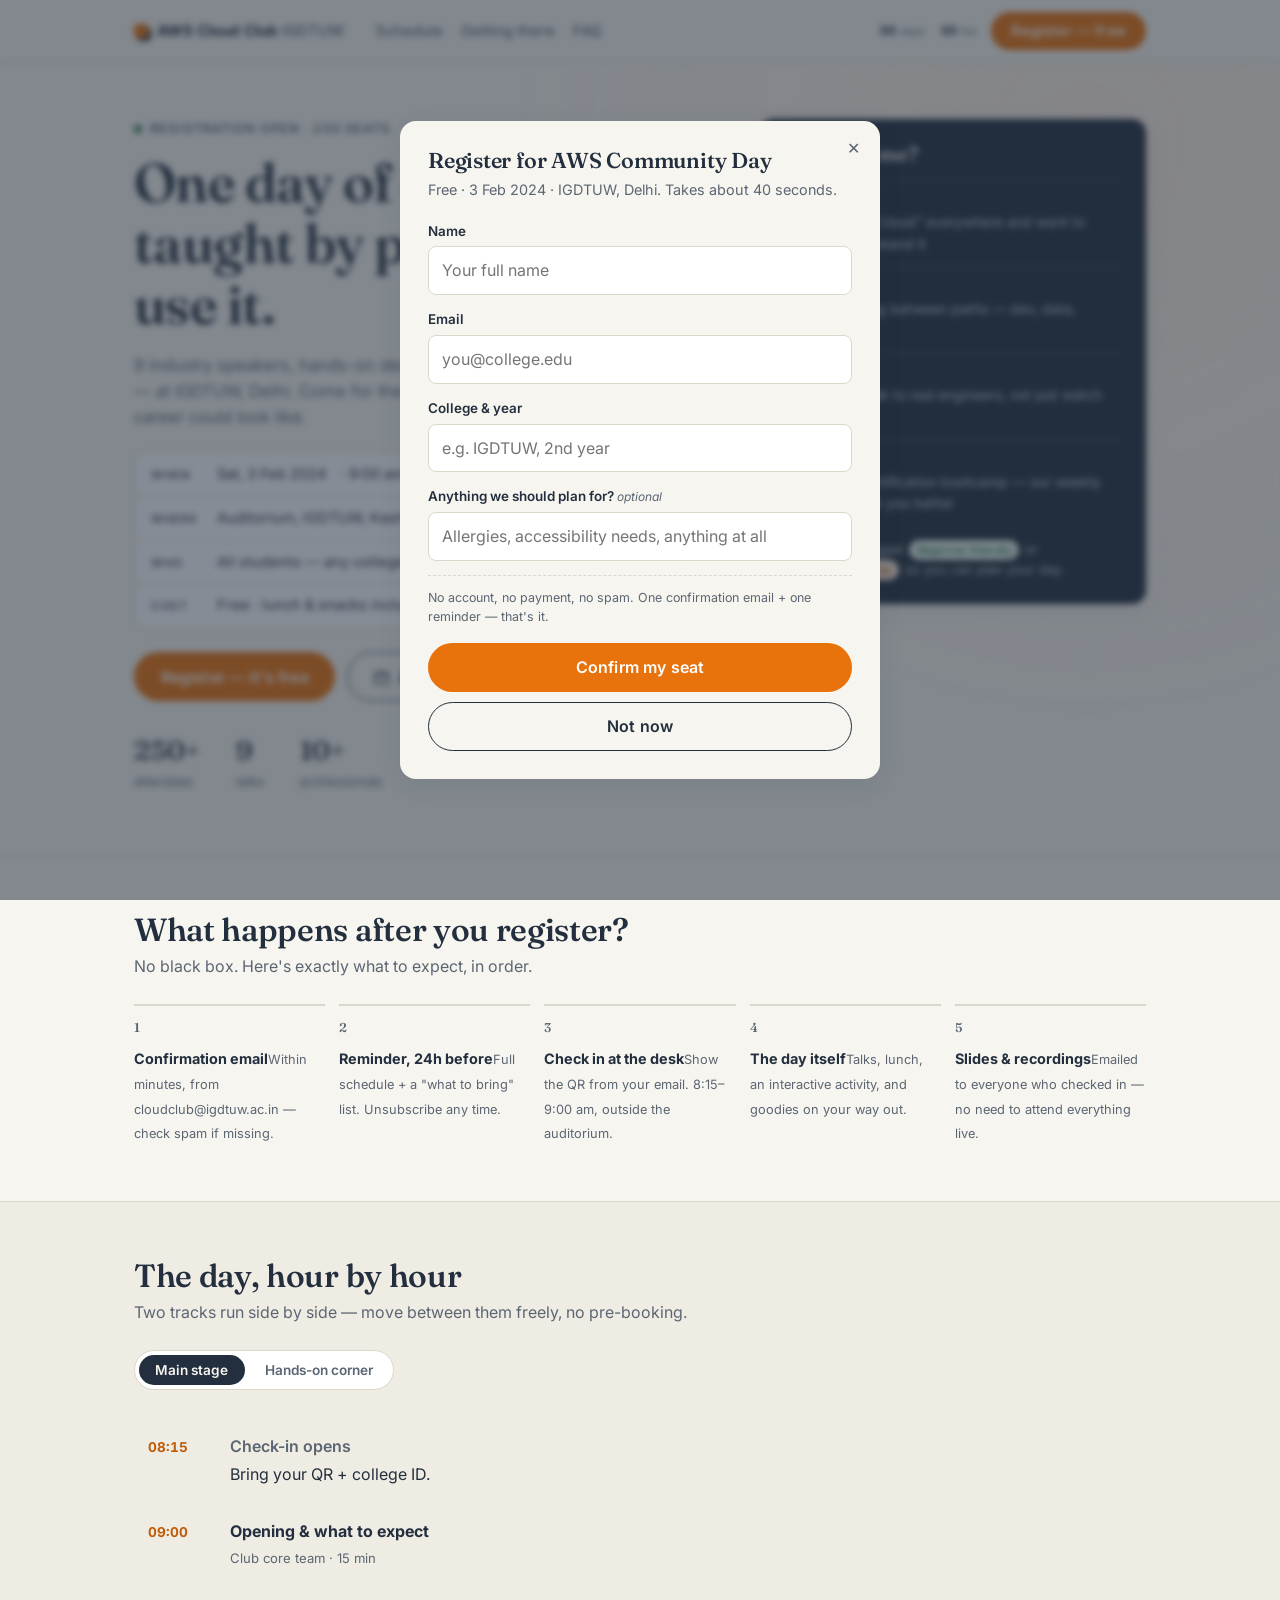
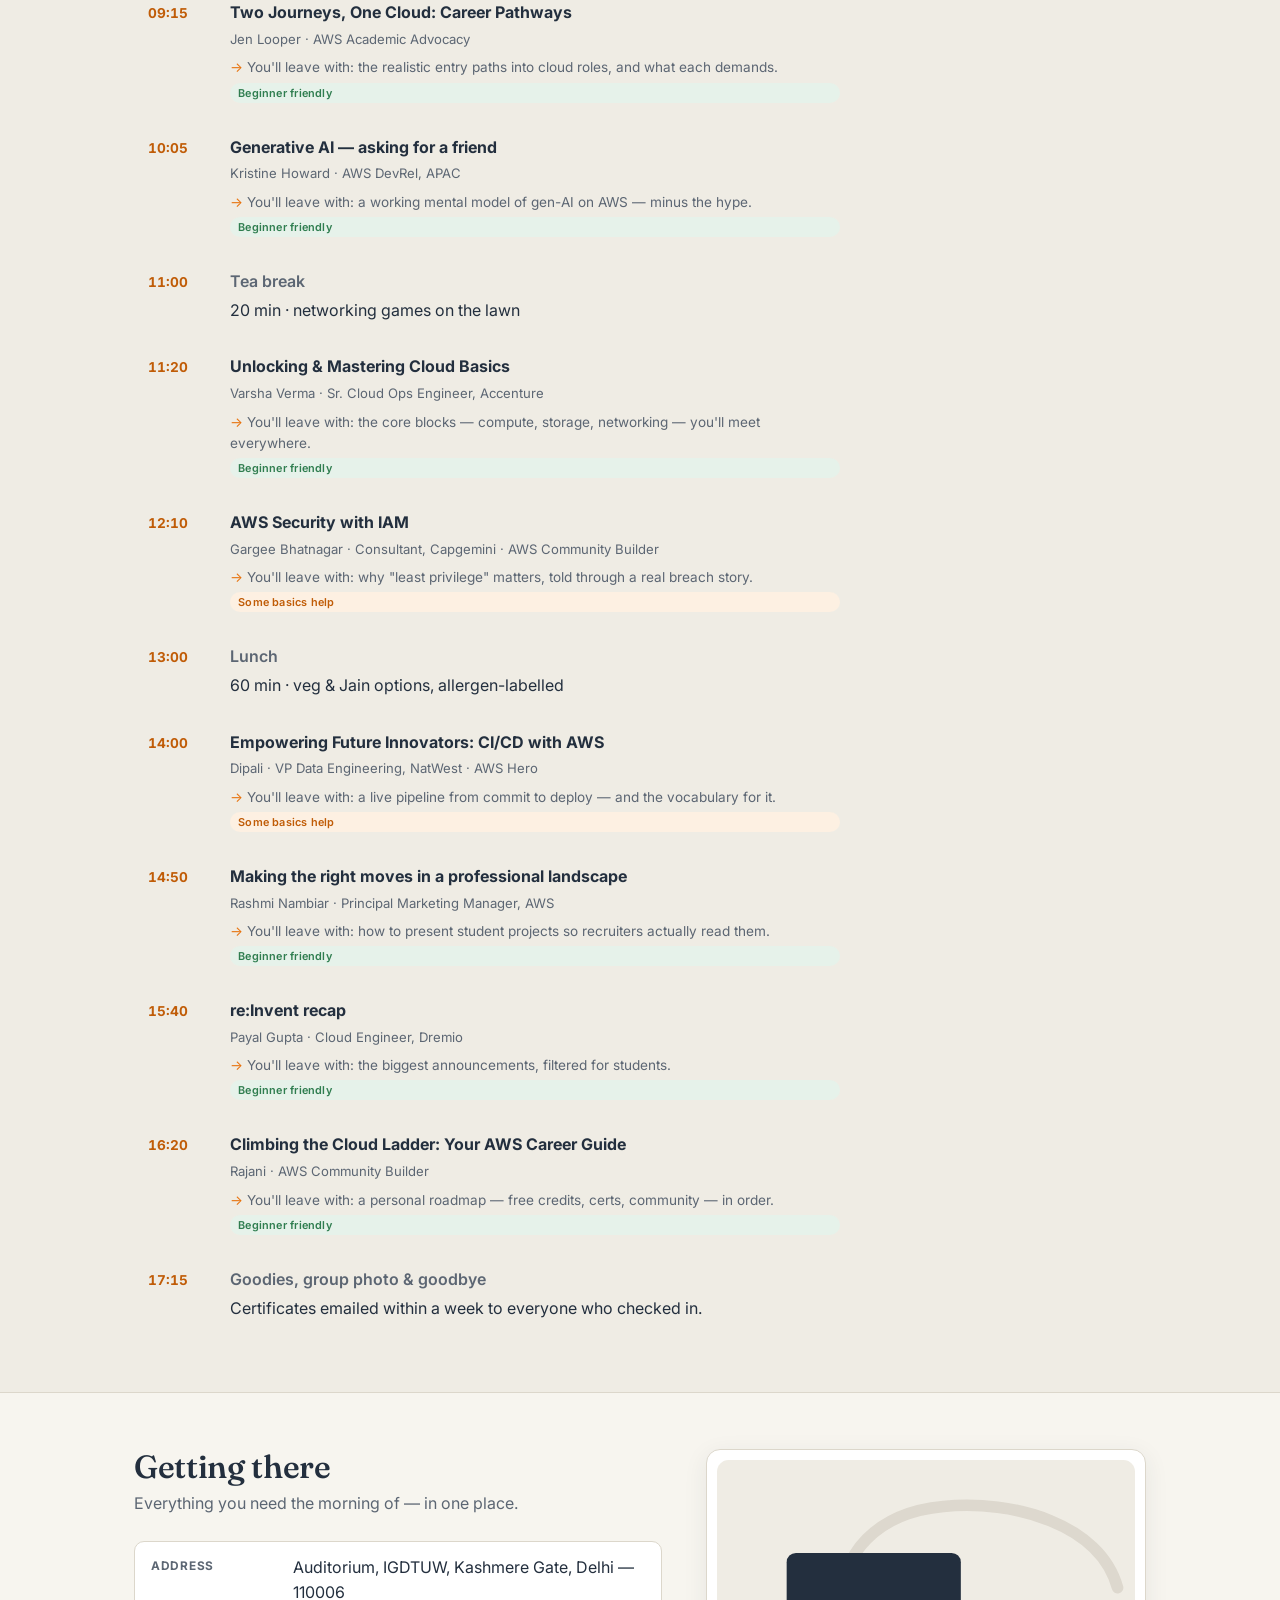
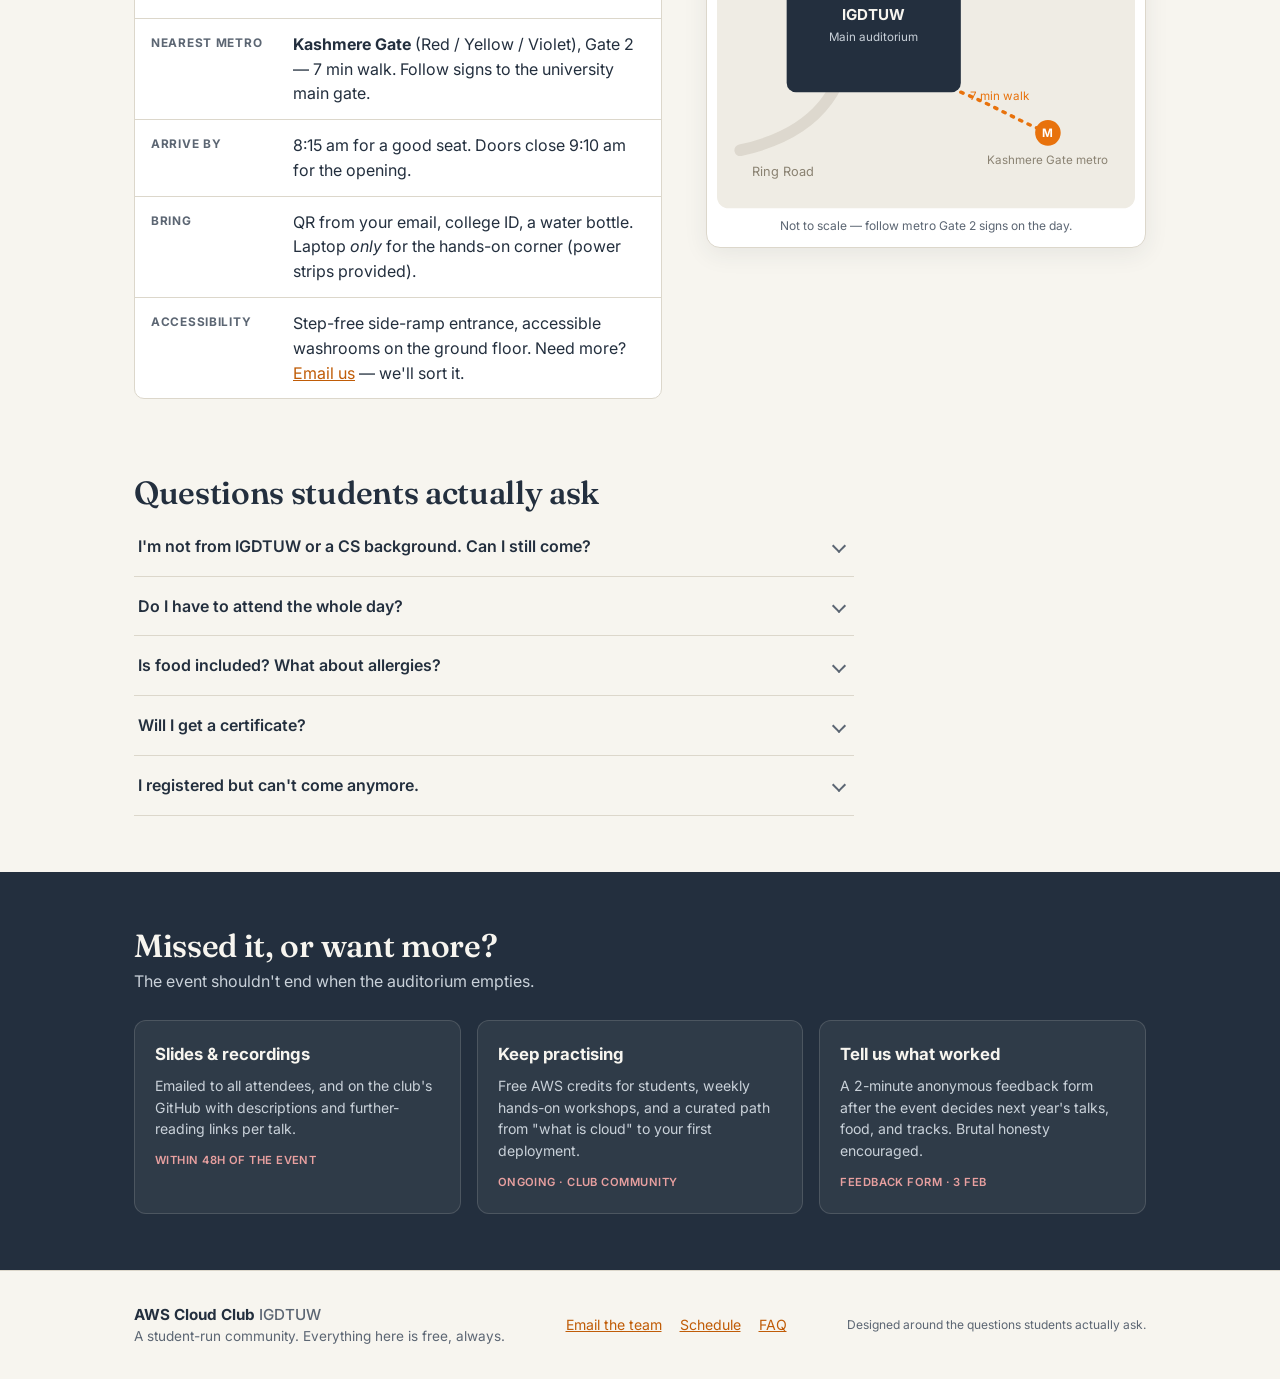
==== index.html @ 3f325d2f "AWS Community Day — student-first redesign: schedule, registration flow, logistics, post-event resou" ====
<!DOCTYPE html>
<html lang="en">
<head>
<meta charset="UTF-8">
<meta name="viewport" content="width=device-width, initial-scale=1.0">
<title>AWS Community Day — IGDTUW · 3 Feb 2024</title>
<meta name="description" content="A full day of cloud talks, hands-on learning and community — designed for students. Free, beginner-friendly, at IGDTUW Delhi.">
<link rel="preconnect" href="https://fonts.googleapis.com">
<link href="https://fonts.googleapis.com/css2?family=Fraunces:opsz,wght@9..144,560&family=Inter:wght@400;500;600;700&display=swap" rel="stylesheet">
<link rel="stylesheet" href="styles.css">
</head>
<body>
<a class="skip-link" href="#main">Skip to content</a>
<header class="nav" id="nav">
  <div class="nav-inner">
    <a class="brand" href="#top"><span class="brand-mark" aria-hidden="true"></span>
      <span class="brand-text">AWS Cloud Club <em>IGDTUW</em></span></a>
    <nav class="nav-links" aria-label="Primary">
      <a href="#schedule">Schedule</a><a href="#getting-there">Getting there</a><a href="#faq">FAQ</a>
    </nav>
    <div class="nav-right">
      <div class="countdown" id="countdown" aria-live="polite">
        <span class="cd-num" id="cd-d">21</span><span class="cd-lbl">days</span>
        <span class="cd-sep">·</span><span class="cd-num" id="cd-h">09</span><span class="cd-lbl">hrs</span>
      </div>
      <button class="btn btn-primary" data-open-register>Register — free</button>
    </div>
    <button class="nav-toggle" id="navToggle" aria-expanded="false" aria-controls="mobileNav" aria-label="Menu"><span></span><span></span></button>
  </div>
  <div class="mobile-nav" id="mobileNav" hidden>
    <a href="#schedule">Schedule</a><a href="#getting-there">Getting there</a><a href="#faq">FAQ</a>
    <button class="btn btn-primary btn-block" data-open-register>Register — free</button>
  </div>
</header>
<main id="main">
<section class="hero" id="top">
  <div class="wrap hero-grid">
    <div class="hero-copy">
      <p class="eyebrow"><span class="pulse-dot" aria-hidden="true"></span> Registration open · 250 seats</p>
      <h1>One day of cloud, taught by people who use it.</h1>
      <p class="hero-sub">9 industry speakers, hands-on demos and a hall full of curious students — at IGDTUW, Delhi. Come for the talks; leave knowing what <em>your</em> cloud career could look like.</p>
      <ul class="hero-facts" role="list">
        <li><span class="fact-k">When</span><time datetime="2024-02-03">Sat, 3 Feb 2024</time> · 9:00 am – 5:30 pm</li>
        <li><span class="fact-k">Where</span>Auditorium, IGDTUW, Kashmere Gate, Delhi</li>
        <li><span class="fact-k">Who</span>All students — any college, any year, any stream</li>
        <li><span class="fact-k">Cost</span>Free · lunch &amp; snacks included</li>
      </ul>
      <div class="hero-cta">
        <button class="btn btn-primary btn-lg" data-open-register>Register — it's free</button>
        <button class="btn btn-ghost btn-lg" id="calBtn">
          <svg width="15" height="15" viewBox="0 0 16 16" fill="none" aria-hidden="true"><rect x="1.5" y="2.5" width="13" height="12" rx="2" stroke="currentColor" stroke-width="1.5"/><path d="M1.5 6h13M5 1.5v2.5M11 1.5v2.5" stroke="currentColor" stroke-width="1.5"/></svg>
          Add to calendar</button>
      </div>
      <p class="hero-note" id="calNote" hidden>Added — check your downloads for the .ics file</p>
      <dl class="hero-stats">
        <div><dt>250+</dt><dd>attendees</dd></div><div><dt>9</dt><dd>talks</dd></div><div><dt>10+</dt><dd>professionals</dd></div>
      </dl>
    </div>
    <aside class="hero-card" aria-label="Who should attend">
      <h2>Is this for me?</h2>
      <ul class="fit-list" role="list">
        <li class="fit yes"><b>Fits you</b><span>You've heard "cloud" everywhere and want to actually understand it</span></li>
        <li class="fit yes"><b>Fits you</b><span>You're deciding between paths — dev, data, security, ops</span></li>
        <li class="fit yes"><b>Fits you</b><span>You want to talk to real engineers, not just watch YouTube</span></li>
        <li class="fit no"><b>Not this one</b><span>You want a certification bootcamp — our weekly workshops suit you better</span></li>
      </ul>
      <p class="fit-foot">Every talk is tagged <span class="chip chip-beg">Beginner friendly</span> or <span class="chip chip-mid">Some basics help</span> so you can plan your day.</p>
    </aside>
  </div>
</section>
<section class="next-steps wrap" aria-labelledby="next-h">
  <h2 id="next-h">What happens after you register?</h2>
  <p class="section-sub">No black box. Here's exactly what to expect, in order.</p>
  <ol class="steps" role="list">
    <li class="step"><span class="step-n">1</span><div><b>Confirmation email</b><span>Within minutes, from cloudclub@igdtuw.ac.in — check spam if missing.</span></div></li>
    <li class="step"><span class="step-n">2</span><div><b>Reminder, 24h before</b><span>Full schedule + a "what to bring" list. Unsubscribe any time.</span></div></li>
    <li class="step"><span class="step-n">3</span><div><b>Check in at the desk</b><span>Show the QR from your email. 8:15–9:00 am, outside the auditorium.</span></div></li>
    <li class="step"><span class="step-n">4</span><div><b>The day itself</b><span>Talks, lunch, an interactive activity, and goodies on your way out.</span></div></li>
    <li class="step"><span class="step-n">5</span><div><b>Slides &amp; recordings</b><span>Emailed to everyone who checked in — no need to attend everything live.</span></div></li>
  </ol>
</section>
<section class="schedule" id="schedule">
  <div class="wrap">
    <h2>The day, hour by hour</h2>
    <p class="section-sub">Two tracks run side by side — move between them freely, no pre-booking.</p>
    <div class="track-toggle" role="tablist" aria-label="Choose track">
      <button class="track-btn is-active" role="tab" aria-selected="true" data-track="main">Main stage</button>
      <button class="track-btn" role="tab" aria-selected="false" data-track="hands">Hands-on corner</button>
    </div>
    <ol class="timeline" role="list" data-track-panel="main">
      <li class="t-item t-break"><span class="t-time">08:15</span><div class="t-body"><b>Check-in opens</b><span>Bring your QR + college ID.</span></div></li>
      <li class="t-item"><span class="t-time">09:00</span><div class="t-body"><b>Opening &amp; what to expect</b><span class="t-meta">Club core team · 15 min</span></div></li>
      <li class="t-item"><span class="t-time">09:15</span><div class="t-body"><b>Two Journeys, One Cloud: Career Pathways</b><span class="t-meta">Jen Looper · AWS Academic Advocacy</span><p class="t-take">You'll leave with: the realistic entry paths into cloud roles, and what each demands.</p><span class="chip chip-beg">Beginner friendly</span></div></li>
      <li class="t-item"><span class="t-time">10:05</span><div class="t-body"><b>Generative AI — asking for a friend</b><span class="t-meta">Kristine Howard · AWS DevRel, APAC</span><p class="t-take">You'll leave with: a working mental model of gen-AI on AWS — minus the hype.</p><span class="chip chip-beg">Beginner friendly</span></div></li>
      <li class="t-item t-break"><span class="t-time">11:00</span><div class="t-body"><b>Tea break</b><span>20 min · networking games on the lawn</span></div></li>
      <li class="t-item"><span class="t-time">11:20</span><div class="t-body"><b>Unlocking &amp; Mastering Cloud Basics</b><span class="t-meta">Varsha Verma · Sr. Cloud Ops Engineer, Accenture</span><p class="t-take">You'll leave with: the core blocks — compute, storage, networking — you'll meet everywhere.</p><span class="chip chip-beg">Beginner friendly</span></div></li>
      <li class="t-item"><span class="t-time">12:10</span><div class="t-body"><b>AWS Security with IAM</b><span class="t-meta">Gargee Bhatnagar · Consultant, Capgemini · AWS Community Builder</span><p class="t-take">You'll leave with: why "least privilege" matters, told through a real breach story.</p><span class="chip chip-mid">Some basics help</span></div></li>
      <li class="t-item t-break"><span class="t-time">13:00</span><div class="t-body"><b>Lunch</b><span>60 min · veg &amp; Jain options, allergen-labelled</span></div></li>
      <li class="t-item"><span class="t-time">14:00</span><div class="t-body"><b>Empowering Future Innovators: CI/CD with AWS</b><span class="t-meta">Dipali · VP Data Engineering, NatWest · AWS Hero</span><p class="t-take">You'll leave with: a live pipeline from commit to deploy — and the vocabulary for it.</p><span class="chip chip-mid">Some basics help</span></div></li>
      <li class="t-item"><span class="t-time">14:50</span><div class="t-body"><b>Making the right moves in a professional landscape</b><span class="t-meta">Rashmi Nambiar · Principal Marketing Manager, AWS</span><p class="t-take">You'll leave with: how to present student projects so recruiters actually read them.</p><span class="chip chip-beg">Beginner friendly</span></div></li>
      <li class="t-item"><span class="t-time">15:40</span><div class="t-body"><b>re:Invent recap</b><span class="t-meta">Payal Gupta · Cloud Engineer, Dremio</span><p class="t-take">You'll leave with: the biggest announcements, filtered for students.</p><span class="chip chip-beg">Beginner friendly</span></div></li>
      <li class="t-item"><span class="t-time">16:20</span><div class="t-body"><b>Climbing the Cloud Ladder: Your AWS Career Guide</b><span class="t-meta">Rajani · AWS Community Builder</span><p class="t-take">You'll leave with: a personal roadmap — free credits, certs, community — in order.</p><span class="chip chip-beg">Beginner friendly</span></div></li>
      <li class="t-item t-break"><span class="t-time">17:15</span><div class="t-body"><b>Goodies, group photo &amp; goodbye</b><span>Certificates emailed within a week to everyone who checked in.</span></div></li>
    </ol>
    <ol class="timeline" role="list" data-track-panel="hands" hidden>
      <li class="t-item"><span class="t-time">11:20</span><div class="t-body"><b>Guided console tour</b><span class="t-meta">Club volunteers · Room A-104</span><p class="t-take">You'll leave with: a safe free account, a console tour, and a deployed static site.</p><span class="chip chip-beg">Beginner friendly</span></div></li>
      <li class="t-item"><span class="t-time">14:00</span><div class="t-body"><b>Career Q&amp;A corner</b><span class="t-meta">Speakers rotate · Foyer</span><p class="t-take">Small-group, no-mic questions with speakers. Bring your résumé if you want it read.</p><span class="chip chip-beg">Beginner friendly</span></div></li>
      <li class="t-item t-break"><span class="t-time">16:20</span><div class="t-body"><b>Cloud quiz &amp; prizes</b><span>Teams of 2 · winners take home goodies</span></div></li>
    </ol>
  </div>
</section>
<section class="venue" id="getting-there">
  <div class="wrap venue-grid">
    <div>
      <h2>Getting there</h2>
      <p class="section-sub">Everything you need the morning of — in one place.</p>
      <dl class="venue-facts">
        <div><dt>Address</dt><dd>Auditorium, IGDTUW, Kashmere Gate, Delhi — 110006</dd></div>
        <div><dt>Nearest metro</dt><dd><b>Kashmere Gate</b> (Red / Yellow / Violet), Gate 2 — 7 min walk. Follow signs to the university main gate.</dd></div>
        <div><dt>Arrive by</dt><dd>8:15 am for a good seat. Doors close 9:10 am for the opening.</dd></div>
        <div><dt>Bring</dt><dd>QR from your email, college ID, a water bottle. Laptop <em>only</em> for the hands-on corner (power strips provided).</dd></div>
        <div><dt>Accessibility</dt><dd>Step-free side-ramp entrance, accessible washrooms on the ground floor. Need more? <a href="mailto:cloudclub@igdtuw.ac.in">Email us</a> — we'll sort it.</dd></div>
      </dl>
    </div>
    <figure class="map-card" role="img" aria-label="Simple sketch map of IGDTUW near Kashmere Gate metro">
      <svg viewBox="0 0 360 300" aria-hidden="true">
        <rect width="360" height="300" rx="10" fill="#efece4"/>
        <path d="M20 250 C90 235 120 190 110 130 C102 80 140 45 195 40 C255 34 330 55 345 110" fill="none" stroke="#b9b2a4" stroke-width="10" stroke-linecap="round" opacity=".35"/>
        <text x="30" y="272" font-family="Inter" font-size="11" fill="#8a8272">Ring Road</text>
        <rect x="60" y="80" width="150" height="120" rx="8" fill="#232f3e"/>
        <text x="135" y="138" text-anchor="middle" font-family="Inter" font-weight="700" font-size="13" fill="#f7f5ef">IGDTUW</text>
        <text x="135" y="156" text-anchor="middle" font-family="Inter" font-size="10" fill="#c9d1d9">Main auditorium</text>
        <circle cx="285" cy="235" r="11" fill="#e8720c"/>
        <text x="285" y="239" text-anchor="middle" font-family="Inter" font-weight="700" font-size="10" fill="#fff">M</text>
        <text x="285" y="262" text-anchor="middle" font-family="Inter" font-size="10" fill="#8a8272">Kashmere Gate metro</text>
        <path d="M210 200 C235 210 255 222 276 231" fill="none" stroke="#e8720c" stroke-width="3" stroke-dasharray="2 6" stroke-linecap="round"/>
        <text x="243" y="207" font-family="Inter" font-size="10" fill="#e8720c" text-anchor="middle">7 min walk</text>
      </svg>
      <figcaption>Not to scale — follow metro Gate 2 signs on the day.</figcaption>
    </figure>
  </div>
</section>
<section class="wrap faq" id="faq">
  <h2>Questions students actually ask</h2>
  <div class="faq-list">
    <details class="faq-item"><summary>I'm not from IGDTUW or a CS background. Can I still come?<span class="chev" aria-hidden="true"></span></summary><p>Yes — any college, year, and stream. Talks tagged <span class="chip chip-beg">Beginner friendly</span> assume zero cloud knowledge.</p></details>
    <details class="faq-item"><summary>Do I have to attend the whole day?<span class="chev" aria-hidden="true"></span></summary><p>No. Check in once in the morning and attend whatever fits — you still get the certificate and recordings.</p></details>
    <details class="faq-item"><summary>Is food included? What about allergies?<span class="chev" aria-hidden="true"></span></summary><p>Lunch and snacks are free. Veg and Jain options always; allergen labels on every dish. Note severe allergies in the form and we'll coordinate with caterers.</p></details>
    <details class="faq-item"><summary>Will I get a certificate?<span class="chev" aria-hidden="true"></span></summary><p>Yes — an e-certificate within a week to everyone who checks in. No per-session tracking, no penalty for stepping out.</p></details>
    <details class="faq-item"><summary>I registered but can't come anymore.<span class="chev" aria-hidden="true"></span></summary><p><a href="mailto:cloudclub@igdtuw.ac.in">Email us</a> so your seat goes to someone on the waitlist — no hard feelings.</p></details>
  </div>
</section>
<section class="after">
  <div class="wrap">
    <h2>Missed it, or want more?</h2>
    <p class="section-sub">The event shouldn't end when the auditorium empties.</p>
    <div class="after-cards">
      <article class="after-card"><h3>Slides &amp; recordings</h3><p>Emailed to all attendees, and on the club's GitHub with descriptions and further-reading links per talk.</p><span class="after-when">Within 48h of the event</span></article>
      <article class="after-card"><h3>Keep practising</h3><p>Free AWS credits for students, weekly hands-on workshops, and a curated path from "what is cloud" to your first deployment.</p><span class="after-when">Ongoing · club community</span></article>
      <article class="after-card"><h3>Tell us what worked</h3><p>A 2-minute anonymous feedback form after the event decides next year's talks, food, and tracks. Brutal honesty encouraged.</p><span class="after-when">Feedback form · 3 Feb</span></article>
    </div>
  </div>
</section>
<footer class="footer">
  <div class="wrap footer-grid">
    <div><p class="brand-text">AWS Cloud Club <em>IGDTUW</em></p><p class="footer-sub">A student-run community. Everything here is free, always.</p></div>
    <div class="footer-links"><a href="mailto:cloudclub@igdtuw.ac.in">Email the team</a><a href="#schedule">Schedule</a><a href="#faq">FAQ</a></div>
    <p class="footer-credit">Designed around the questions students actually ask.</p>
  </div>
</footer>
</main>
<div class="modal-root" id="regModal" hidden>
  <div class="modal-backdrop" data-close-modal></div>
  <div class="modal" role="dialog" aria-modal="true" aria-labelledby="regTitle">
    <form id="regForm" class="modal-step" novalidate>
      <button type="button" class="modal-x" data-close-modal aria-label="Close">✕</button>
      <h2 id="regTitle">Register for AWS Community Day</h2>
      <p class="modal-sub">Free · 3 Feb 2024 · IGDTUW, Delhi. Takes about 40 seconds.</p>
      <label class="field"><span>Name</span><input name="name" type="text" required autocomplete="name" placeholder="Your full name"><em class="field-err" data-err hidden>Please enter your name so we can print your badge.</em></label>
      <label class="field"><span>Email</span><input name="email" type="email" required autocomplete="email" placeholder="you@college.edu"><em class="field-err" data-err hidden>That email doesn't look right — double-check it?</em></label>
      <label class="field"><span>College &amp; year</span><input name="college" type="text" required placeholder="e.g. IGDTUW, 2nd year"><em class="field-err" data-err hidden>We need this for headcount per college.</em></label>
      <label class="field"><span>Anything we should plan for? <i class="opt">optional</i></span><input name="notes" type="text" placeholder="Allergies, accessibility needs, anything at all"></label>
      <p class="modal-hint">No account, no payment, no spam. One confirmation email + one reminder — that's it.</p>
      <button class="btn btn-primary btn-lg btn-block" type="submit">Confirm my seat</button>
      <button class="btn btn-ghost btn-lg btn-block" type="button" data-close-modal>Not now</button>
    </form>
    <div class="modal-step" data-step="loading" hidden>
      <div class="spinner" role="status" aria-label="Registering"></div>
      <p class="modal-sub" style="text-align:center">Reserving your seat…</p>
    </div>
    <div class="modal-step confirm" data-step="done" hidden>
      <div class="confirm-mark" aria-hidden="true"><svg viewBox="0 0 40 40"><circle cx="20" cy="20" r="18" fill="none" stroke="#e8720c" stroke-width="3"/><path d="M12 21l5 5 11-11" fill="none" stroke="#e8720c" stroke-width="3.4" stroke-linecap="round" stroke-linejoin="round"/></svg></div>
      <h2>You're in, <span id="confName">friend</span>!</h2>
      <p class="modal-sub">A confirmation with your check-in QR is on its way to <b id="confEmail">your inbox</b> — usually a couple of minutes.</p>
      <div class="confirm-box">
        <p><b>Your next 3 steps</b></p>
        <ol><li>Add it to your calendar so it doesn't sneak up on you</li><li>Watch for the reminder email on 2 Feb</li><li>Show the QR + college ID at check-in, 8:15–9:00 am</li></ol>
      </div>
      <button class="btn btn-primary btn-lg btn-block" id="confCalBtn">Add to calendar</button>
      <button class="btn btn-ghost btn-lg btn-block" data-close-modal>Back to the site</button>
      <p class="confirm-note">Something came up? <a href="mailto:cloudclub@igdtuw.ac.in">Email us</a> and we'll release your seat — no questions asked.</p>
    </div>
  </div>
</div>
<script src="app.js"></script>
</body>
</html>
---- styles.css ----
/* AWS Community Day redesign — design system
   Paper/ink editorial theme: warm paper bg, AWS squid-ink navy, one orange accent. */

:root{
  --paper:#f7f5ef; --paper-2:#efece4; --ink:#232f3e; --ink-soft:#5c6673;
  --line:#dcd7cb; --accent:#e8720c; --accent-deep:#c05c07;
  --ok:#2f7d4f; --ok-bg:#e6f2ea; --no:#8d4040; --no-bg:#f4e7e7;
  --font-body:"Inter",system-ui,sans-serif; --font-disp:"Fraunces",Georgia,serif;
  --radius:10px; --shadow:0 6px 24px rgba(35,47,62,.08);
}
*{box-sizing:border-box;margin:0;padding:0}
html{scroll-behavior:smooth;scroll-padding-top:76px}
body{font-family:var(--font-body);color:var(--ink);background:var(--paper);line-height:1.55;-webkit-font-smoothing:antialiased}
img,svg{max-width:100%}
.wrap{max-width:1060px;margin-inline:auto;padding-inline:24px}
.skip-link{position:absolute;left:-9999px;top:0;background:var(--ink);color:#fff;padding:10px 16px;z-index:99}
.skip-link:focus{left:0}
/* type */
h1,h2{font-family:var(--font-disp);font-weight:560;letter-spacing:-.01em;line-height:1.12}
h1{font-size:clamp(2.1rem,5vw,3.4rem)}
h2{font-size:clamp(1.5rem,3vw,2rem);margin-bottom:.35rem}
h3{font-size:1.05rem}
.section-sub{color:var(--ink-soft);max-width:56ch;margin-bottom:1.6rem}
em{font-style:italic}
a{color:var(--accent-deep)}
/* buttons */
.btn{font:600 .92rem var(--font-body);border-radius:999px;border:1.5px solid transparent;cursor:pointer;padding:.62em 1.3em;transition:transform .15s,box-shadow .15s,background .15s;letter-spacing:.01em}
.btn-primary{background:var(--accent);color:#fff}
.btn-primary:hover{background:var(--accent-deep);transform:translateY(-1px);box-shadow:0 4px 14px rgba(232,114,12,.35)}
.btn-primary:active{transform:translateY(0)}
.btn-primary:focus-visible{outline:2px solid var(--ink);outline-offset:2px}
.btn-ghost{background:transparent;color:var(--ink);border-color:var(--ink)}
.btn-ghost:hover{background:var(--ink);color:var(--paper)}
.btn-lg{padding:.85em 1.6em;font-size:1rem}
.btn-block{display:block;width:100%;text-align:center;margin-top:.6rem}
.btn svg{vertical-align:-2px;margin-right:6px}
/* chips */
.chip{display:inline-block;font:600 .68rem var(--font-body);padding:.28em .75em;border-radius:999px;letter-spacing:.02em;white-space:nowrap}
.chip-beg{background:var(--ok-bg);color:var(--ok)}
.chip-mid{background:#fdf0e2;color:var(--accent-deep)}
/* ============ NAV ============ */
.nav{position:sticky;top:0;z-index:40;background:rgba(247,245,239,.92);backdrop-filter:blur(8px);border-bottom:1px solid var(--line)}
.nav-inner{max-width:1060px;margin-inline:auto;padding:12px 24px;display:flex;align-items:center;gap:20px}
.brand{display:flex;align-items:center;gap:9px;text-decoration:none;color:var(--ink)}
.brand-mark{width:14px;height:14px;border-radius:4px;background:var(--accent);display:inline-block;box-shadow:3px 3px 0 var(--ink)}
.brand-text{font-weight:700;font-size:.95rem}
.brand-text em{color:var(--ink-soft);font-style:normal;font-weight:500}
.nav-links{display:flex;gap:18px;margin-left:12px}
.nav-links a{color:var(--ink-soft);text-decoration:none;font-weight:500;font-size:.92rem}
.nav-links a:hover{color:var(--ink)}
.nav-right{margin-left:auto;display:flex;align-items:center;gap:14px}
.countdown{display:flex;align-items:baseline;gap:4px;font-size:.78rem;color:var(--ink-soft)}
.cd-num{font-weight:700;color:var(--ink);font-variant-numeric:tabular-nums}
.cd-lbl{font-size:.68rem}
.cd-sep{color:var(--line);margin-inline:2px}
.nav-toggle{display:none;background:none;border:none;cursor:pointer;padding:10px;flex-direction:column;gap:5px}
.nav-toggle span{display:block;width:20px;height:2px;background:var(--ink);border-radius:2px;transition:transform .2s}
.nav-toggle[aria-expanded="true"] span:first-child{transform:translateY(3.5px) rotate(45deg)}
.nav-toggle[aria-expanded="true"] span:last-child{transform:translateY(-3.5px) rotate(-45deg)}
.mobile-nav{display:none;flex-direction:column;padding:8px 24px 18px;border-top:1px solid var(--line)}
.mobile-nav a{padding:12px 0;color:var(--ink);text-decoration:none;font-weight:600;border-bottom:1px solid var(--line)}
/* ============ HERO ============ */
.hero{padding:56px 0 64px;border-bottom:1px solid var(--line);background:
  radial-gradient(circle at 85% 10%, #fdf0e2 0%, transparent 45%), var(--paper)}
.hero-grid{display:grid;grid-template-columns:1.5fr 1fr;gap:48px;align-items:start}
.eyebrow{display:flex;align-items:center;gap:8px;font-weight:600;font-size:.8rem;color:var(--ink-soft);text-transform:uppercase;letter-spacing:.08em;margin-bottom:14px}
.pulse-dot{width:8px;height:8px;border-radius:50%;background:var(--ok);animation:pulse 2s infinite}
@keyframes pulse{0%{box-shadow:0 0 0 0 rgba(47,125,79,.5)}70%{box-shadow:0 0 0 8px rgba(47,125,79,0)}100%{box-shadow:0 0 0 0 rgba(47,125,79,0)}}
.hero-sub{margin-top:16px;font-size:1.05rem;color:var(--ink-soft);max-width:52ch}
.hero-sub em{color:var(--ink);font-style:italic}
.hero-facts{list-style:none;margin-top:22px;border:1px solid var(--line);border-radius:var(--radius);background:#fff;overflow:hidden}
.hero-facts li{display:flex;gap:14px;padding:10px 16px;font-size:.92rem;align-items:baseline}
.hero-facts li+li{border-top:1px solid var(--line)}
.fact-k{flex:0 0 52px;font-weight:700;font-size:.72rem;text-transform:uppercase;letter-spacing:.06em;color:var(--ink-soft)}
.hero-cta{display:flex;gap:12px;margin-top:24px;flex-wrap:wrap}
.hero-note{margin-top:12px;font-size:.82rem;color:var(--ok);font-weight:600}
.hero-stats{display:flex;gap:36px;margin-top:28px}
.hero-stats div{display:flex;flex-direction:column}
.hero-stats dt{font-family:var(--font-disp);font-size:1.7rem;font-weight:560}
.hero-stats dd{font-size:.8rem;color:var(--ink-soft)}
/* "Is this for me?" card */
.hero-card{background:var(--ink);color:var(--paper);border-radius:14px;padding:24px;position:sticky;top:96px;box-shadow:var(--shadow)}
.hero-card h2{color:var(--paper);font-size:1.25rem;margin-bottom:14px}
.fit-list{list-style:none}
.fit{display:flex;flex-direction:column;gap:3px;padding:11px 0;border-top:1px solid rgba(247,245,239,.14)}
.fit b{font-size:.7rem;text-transform:uppercase;letter-spacing:.07em}
.fit.yes b{color:#8fd3a9}.fit.no b{color:#e8a0a0}
.fit span{font-size:.87rem;color:#c9d1d9}
.fit-foot{margin-top:14px;font-size:.8rem;color:#c9d1d9}
.fit-foot .chip{margin:0 2px}
/* ============ NEXT STEPS ============ */
.next-steps{padding:56px 24px}
.steps{list-style:none;display:grid;grid-template-columns:repeat(5,1fr);gap:14px;counter-reset:st}
.step{display:flex;flex-direction:column;gap:8px;border-top:2px solid var(--line);padding-top:12px}
.step-n{font-family:var(--font-disp);font-size:1.3rem;color:var(--accent);font-weight:560}
.step b{font-size:.9rem}
.step span{font-size:.8rem;color:var(--ink-soft)}
/* ============ SCHEDULE ============ */
.schedule{background:var(--paper-2);border-block:1px solid var(--line);padding:56px 0}
.track-toggle{display:inline-flex;gap:4px;background:#fff;border:1px solid var(--line);border-radius:999px;padding:4px;margin-bottom:28px}
.track-btn{border:none;background:none;font:600 .85rem var(--font-body);color:var(--ink-soft);padding:.5em 1.2em;border-radius:999px;cursor:pointer;transition:color .15s}
.track-btn:hover{color:var(--ink)}
.track-btn.is-active{background:var(--ink);color:var(--paper)}
.track-btn:focus-visible{outline:2px solid var(--accent);outline-offset:2px}
.timeline{list-style:none;max-width:720px}
.t-item{display:grid;grid-template-columns:64px 1fr;gap:18px;padding:16px 14px;border-radius:var(--radius);transition:background .15s}
.t-item:hover{background:#fff}
.t-item:not(.t-break):hover{box-shadow:var(--shadow)}
.t-time{font-weight:700;font-size:.85rem;font-variant-numeric:tabular-nums;color:var(--accent-deep);padding-top:3px}
.t-body{display:flex;flex-direction:column;gap:4px}
.t-body b{font-size:1rem}
.t-meta{font-size:.82rem;color:var(--ink-soft)}
.t-take{font-size:.85rem;color:var(--ink-soft);margin-top:4px}
.t-take::before{content:"→ ";color:var(--accent)}
.t-break .t-body b{color:var(--ink-soft);font-weight:600}
.t-item-empty .t-body span{color:var(--ink-soft)}
/* ============ VENUE ============ */
.venue{padding:56px 0}
.venue-grid{display:grid;grid-template-columns:1.2fr 1fr;gap:44px;align-items:start}
.venue-facts{display:flex;flex-direction:column;gap:0;border:1px solid var(--line);border-radius:var(--radius);background:#fff;overflow:hidden}
.venue-facts div{display:grid;grid-template-columns:130px 1fr;gap:12px;padding:13px 16px}
.venue-facts div+div{border-top:1px solid var(--line)}
.venue-facts dt{font-weight:700;font-size:.74rem;text-transform:uppercase;letter-spacing:.06em;color:var(--ink-soft);padding-top:2px}
.map-card{background:#fff;border:1px solid var(--line);border-radius:14px;padding:10px;box-shadow:var(--shadow)}
.map-card svg{display:block;border-radius:8px}
.map-card figcaption{font-size:.75rem;color:var(--ink-soft);text-align:center;padding:8px 4px 2px}
/* ============ FAQ ============ */
.faq{padding:20px 24px 56px}
.faq-list{max-width:720px}
.faq-item{border-bottom:1px solid var(--line)}
.faq-item summary{display:flex;justify-content:space-between;align-items:center;gap:12px;list-style:none;cursor:pointer;padding:17px 4px;font-weight:600}
.faq-item summary::-webkit-details-marker{display:none}
.faq-item summary:hover{color:var(--accent-deep)}
.chev{flex:0 0 10px;height:10px;border-right:2px solid var(--ink-soft);border-bottom:2px solid var(--ink-soft);transform:rotate(45deg);transition:transform .2s;margin-right:6px}
.faq-item[open] .chev{transform:rotate(-135deg);margin-top:6px}
.faq-item p{padding:0 4px 18px;color:var(--ink-soft);font-size:.94rem;max-width:60ch}
/* ============ AFTER ============ */
.after{background:var(--ink);color:var(--paper);padding:56px 0}
.after h2{color:var(--paper)}
.after .section-sub{color:#c9d1d9}
.after-cards{display:grid;grid-template-columns:repeat(3,1fr);gap:16px}
.after-card{background:rgba(247,245,239,.06);border:1px solid rgba(247,245,239,.14);border-radius:12px;padding:20px}
.after-card h3{color:var(--paper);margin-bottom:8px}
.after-card p{font-size:.88rem;color:#c9d1d9}
.after-when{display:inline-block;margin-top:12px;font-size:.7rem;font-weight:600;letter-spacing:.04em;text-transform:uppercase;color:#e8a0a0}
/* ============ FOOTER ============ */
.footer{border-top:1px solid var(--line);padding:32px 0;background:var(--paper)}
.footer-grid{display:flex;justify-content:space-between;gap:24px;flex-wrap:wrap;align-items:center}
.footer-sub{color:var(--ink-soft);font-size:.85rem}
.footer-links{display:flex;gap:18px;font-size:.88rem}
.footer-credit{font-size:.75rem;color:var(--ink-soft)}
/* ============ MODAL ============ */
.modal-root{position:fixed;inset:0;z-index:60;display:grid;place-items:center;padding:20px}
.modal-backdrop{position:absolute;inset:0;background:rgba(35,47,62,.55);backdrop-filter:blur(3px);animation:fadeIn .2s}
@keyframes fadeIn{from{opacity:0}}
.modal{position:relative;width:min(480px,100%);max-height:92vh;overflow:auto;background:var(--paper);border-radius:16px;padding:28px;box-shadow:var(--shadow);animation:pop .22s cubic-bezier(.2,.9,.3,1.2)}
@keyframes pop{from{opacity:0;transform:translateY(14px) scale(.98)}}
.modal-x{position:absolute;top:12px;right:12px;border:none;background:none;font-size:1rem;color:var(--ink-soft);cursor:pointer;padding:8px;border-radius:50%;line-height:1}
.modal-x:hover{background:var(--paper-2);color:var(--ink)}
.modal h2{font-size:1.35rem}
.modal-sub{color:var(--ink-soft);font-size:.9rem;margin:.3rem 0 1.2rem}
.field{display:flex;flex-direction:column;gap:5px;margin-bottom:14px}
.field>span{font-weight:600;font-size:.84rem}
.field .opt{font-weight:400;color:var(--ink-soft);font-size:.75rem}
.field input{font:inherit;padding:11px 13px;border:1.5px solid var(--line);border-radius:8px;background:#fff;transition:border-color .15s}
.field input:focus{outline:none;border-color:var(--accent)}
.field.invalid input{border-color:#c0453f;background:#fdf6f5}
.field-err{font-style:normal;font-size:.76rem;color:#c0453f}
.field-hint{font-size:.78rem;color:var(--ink-soft);margin:-4px 0 14px}
.modal-hint{font-size:.78rem;color:var(--ink-soft);border-top:1px dashed var(--line);padding-top:12px;margin-bottom:16px}
/* loading + confirmation */
.spinner{width:38px;height:38px;margin:34px auto 14px;border-radius:50%;border:3.5px solid var(--line);border-top-color:var(--accent);animation:spin .8s linear infinite}
@keyframes spin{to{transform:rotate(360deg)}}
.confirm{text-align:left}
.confirm-mark{width:44px;margin:2px auto 12px}
.confirm-mark svg{animation:pop .3s .05s backwards}
.confirm h2{text-align:center}
.confirm .modal-sub{text-align:center}
.confirm-box{background:#fff;border:1px solid var(--line);border-radius:10px;padding:14px 16px;margin-bottom:14px}
.confirm-box p{margin-bottom:6px;font-size:.84rem}
.confirm-box ol{padding-left:20px;font-size:.86rem;color:var(--ink-soft)}
.confirm-box li{margin:3px 0}
.confirm-note{font-size:.76rem;color:var(--ink-soft);text-align:center;margin-top:12px}
/* ============ RESPONSIVE ============ */
@media (max-width:900px){
  .hero-grid,.venue-grid{grid-template-columns:1fr}
  .hero-card{position:static}
  .steps{grid-template-columns:repeat(2,1fr)}
  .after-cards{grid-template-columns:1fr}
}
@media (max-width:700px){
  .nav-links,.countdown{display:none}
  .nav-toggle{display:flex;margin-left:auto}
  .nav-right .btn{display:none}
  .nav-toggle{order:3}
  .mobile-nav{display:flex}
  .hero{padding:36px 0}
  .hero-stats{gap:22px}
  .steps{grid-template-columns:1fr}
  .venue-facts div{grid-template-columns:1fr;gap:2px}
  .footer-grid{flex-direction:column;align-items:flex-start}
}
@media (prefers-reduced-motion:reduce){
  *,*::before,*::after{animation-duration:.001s!important;transition-duration:.001s!important}
  html{scroll-behavior:auto}
}
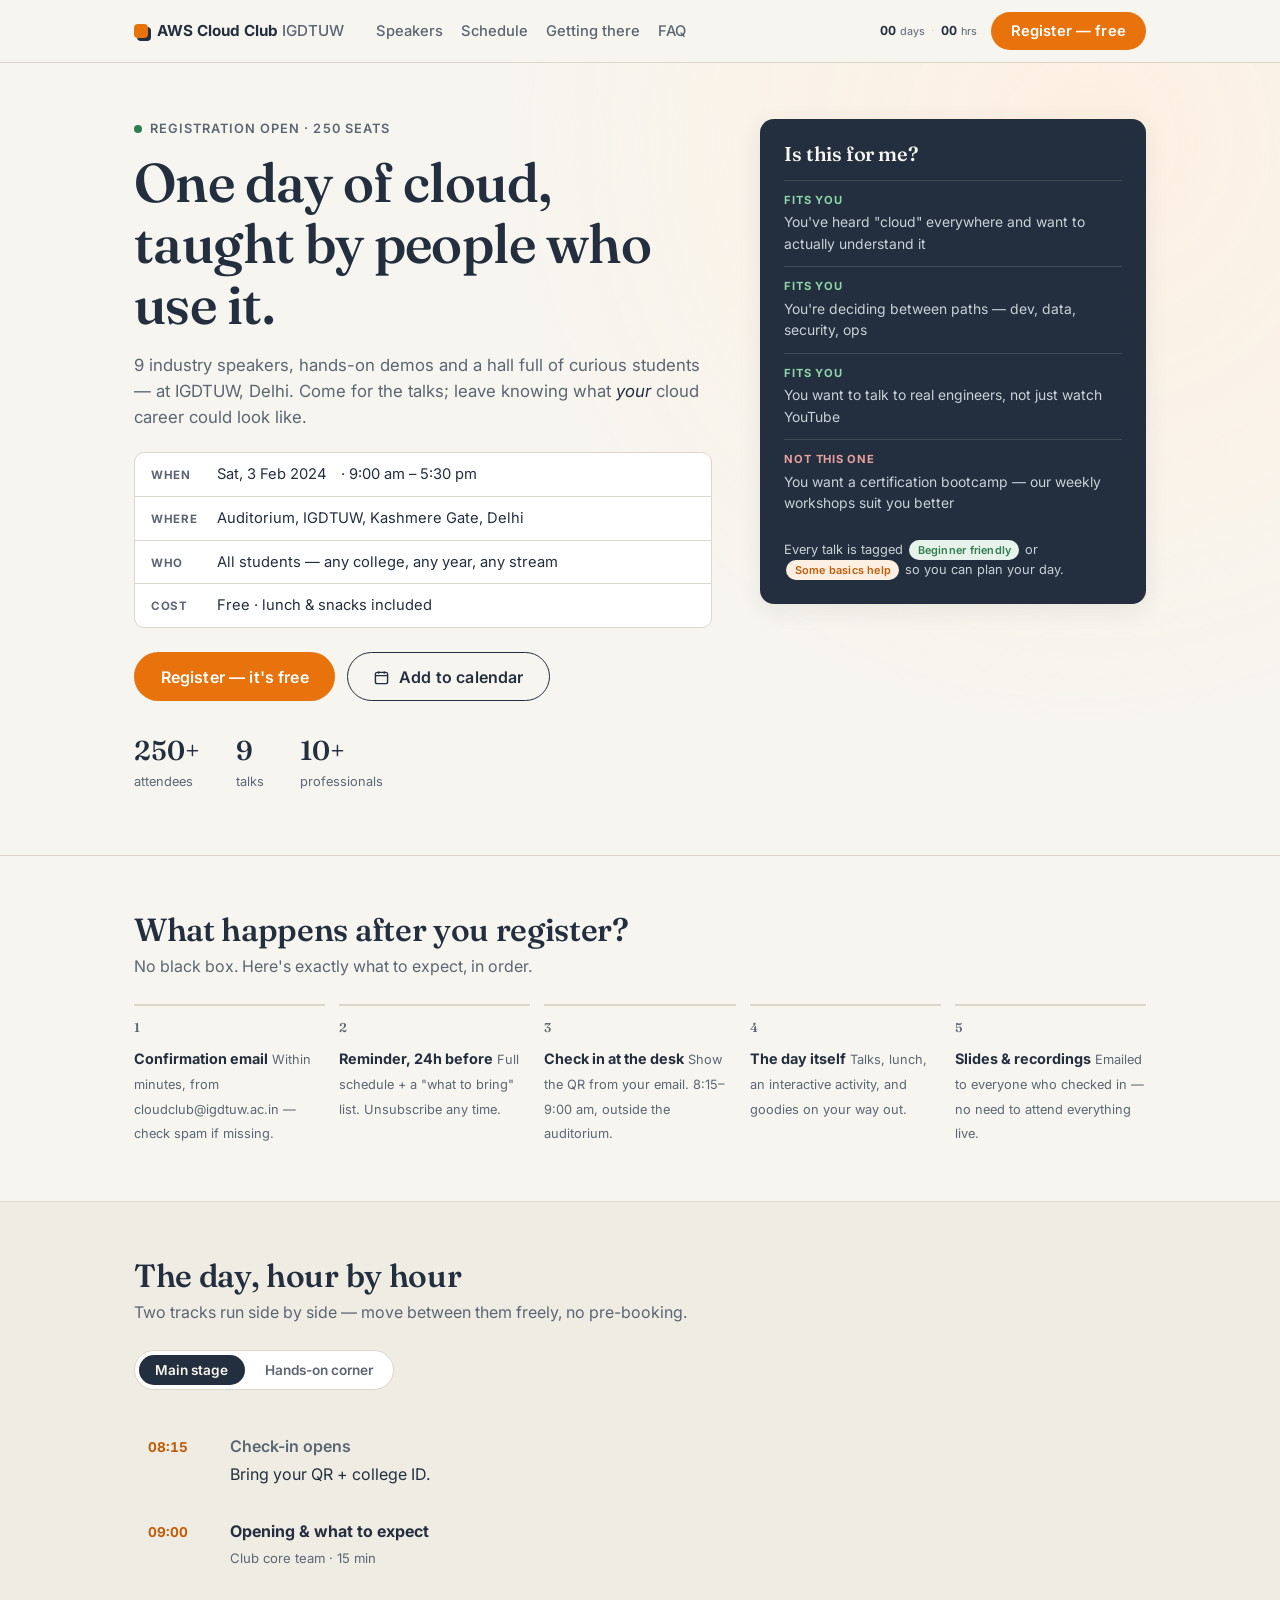
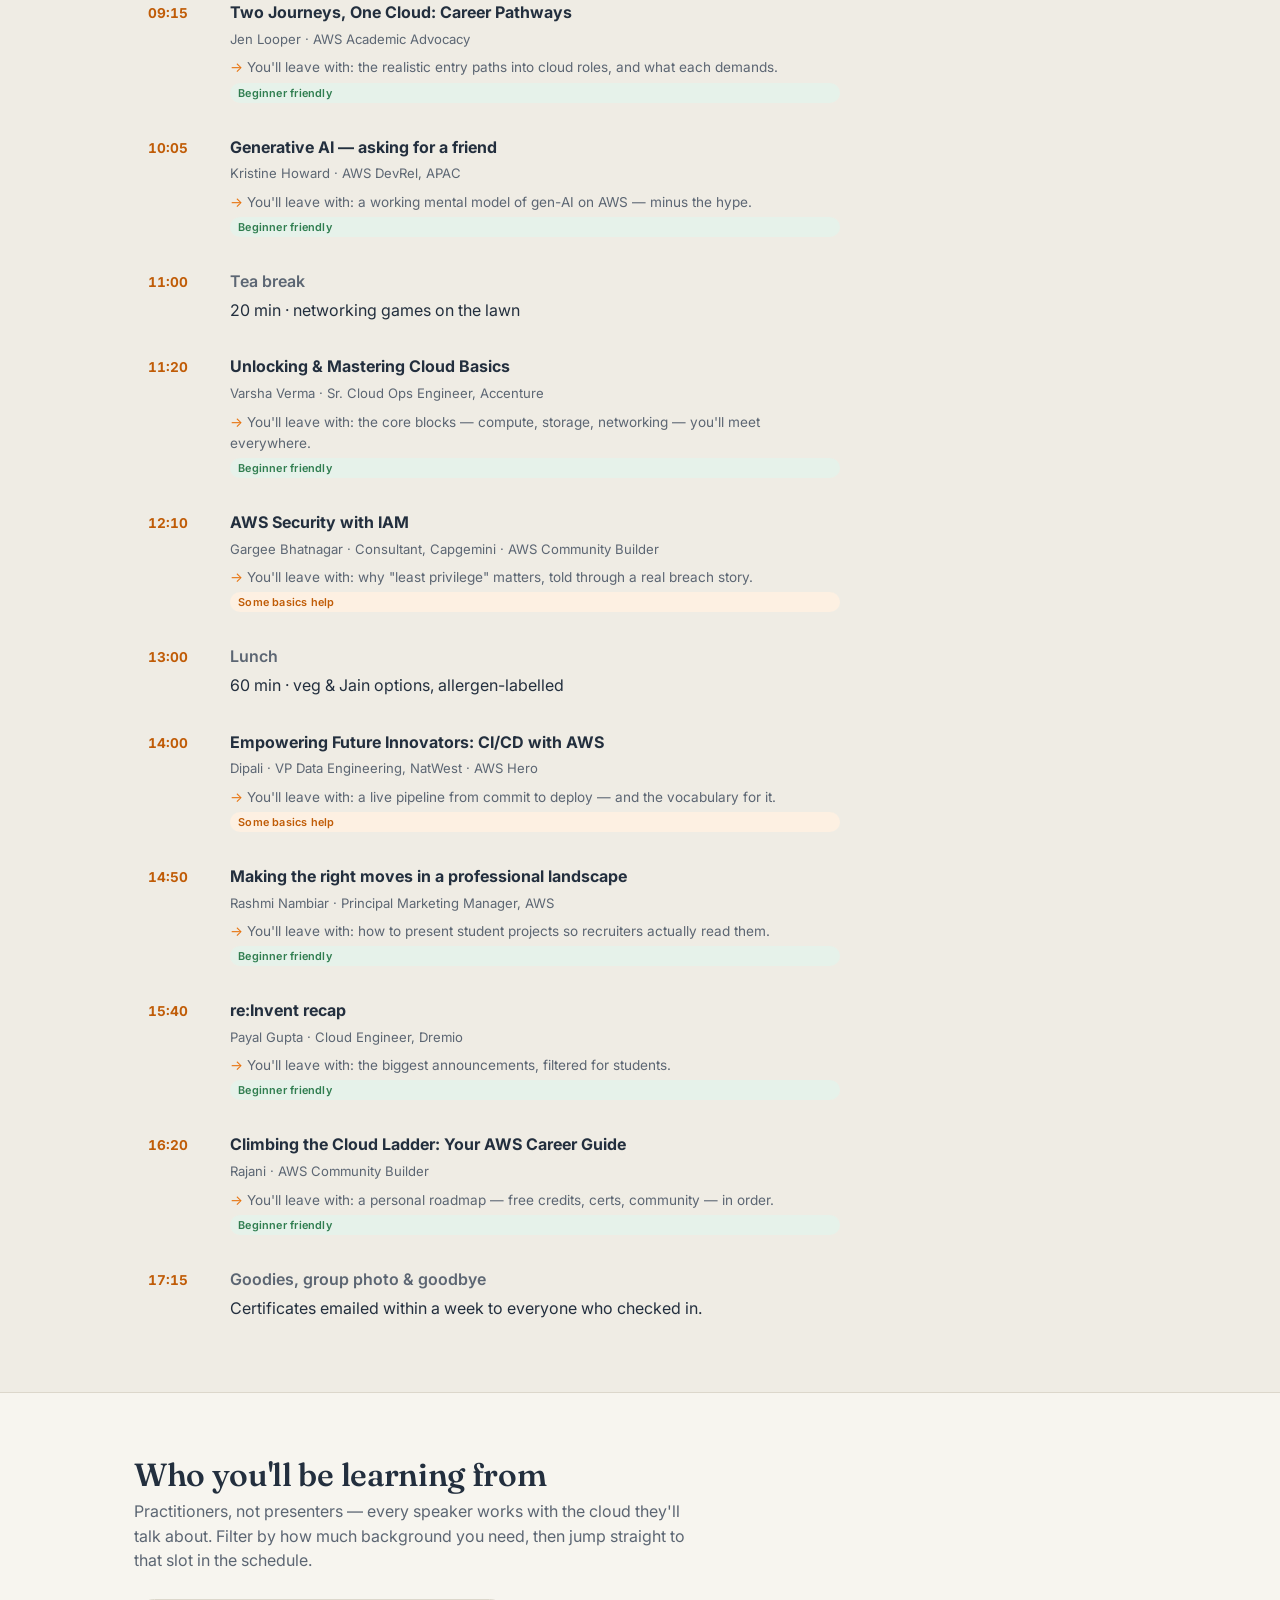
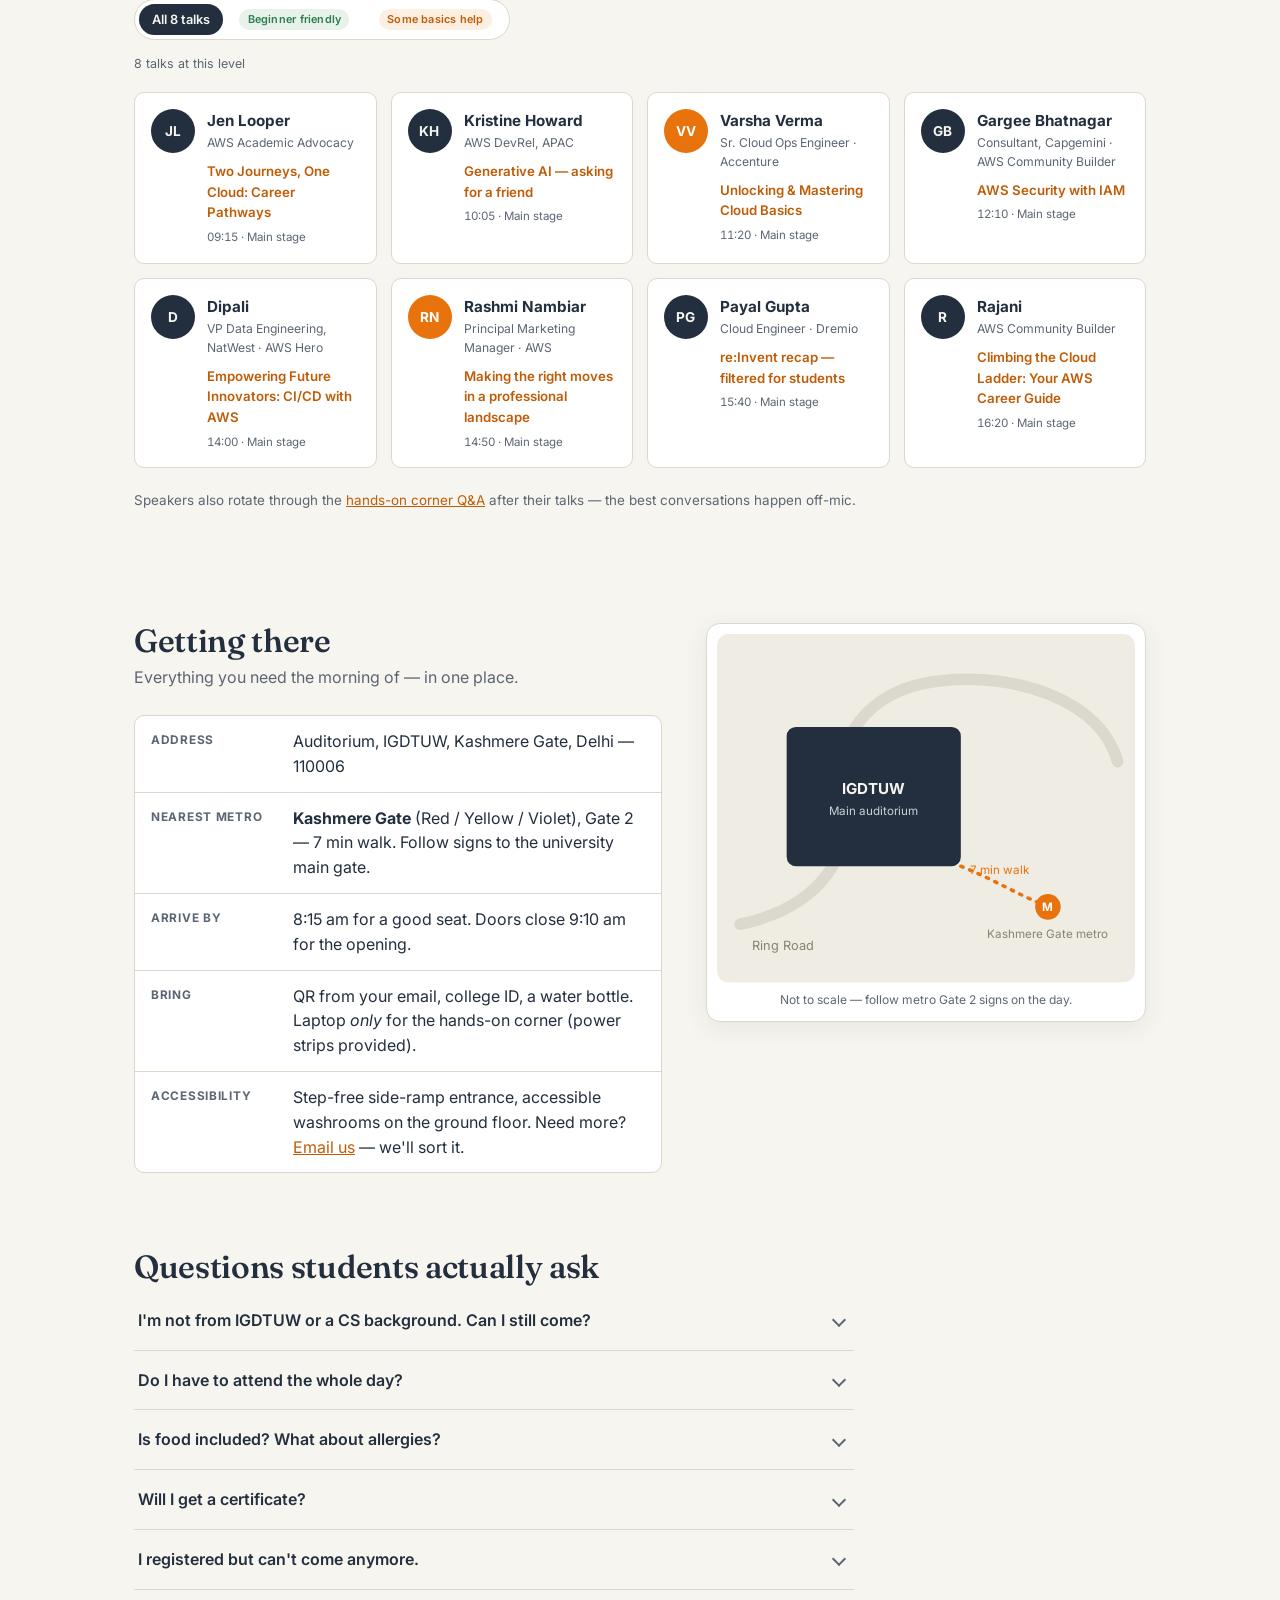
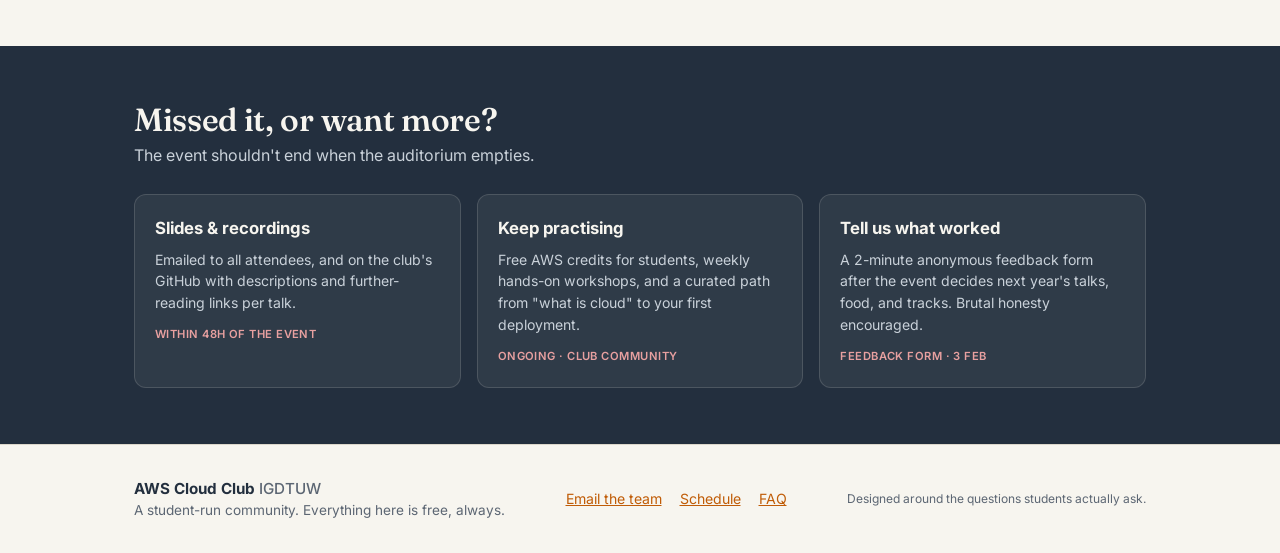
==== commit 3f14db05: "Speakers section: discovery cards + level filter; nav link; hidden-attribute CSS fix" ====
--- a/index.html
+++ b/index.html
@@ -3,212 +3,1341 @@
 <head>
 <meta charset="UTF-8">
 <meta name="viewport" content="width=device-width, initial-scale=1.0">
+
 <title>AWS Community Day — IGDTUW · 3 Feb 2024</title>
+
 <meta name="description" content="A full day of cloud talks, hands-on learning and community — designed for students. Free, beginner-friendly, at IGDTUW Delhi.">
+
 <link rel="preconnect" href="https://fonts.googleapis.com">
 <link href="https://fonts.googleapis.com/css2?family=Fraunces:opsz,wght@9..144,560&family=Inter:wght@400;500;600;700&display=swap" rel="stylesheet">
+
 <link rel="stylesheet" href="styles.css">
 </head>
+
 <body>
+
 <a class="skip-link" href="#main">Skip to content</a>
+
 <header class="nav" id="nav">
+
   <div class="nav-inner">
-    <a class="brand" href="#top"><span class="brand-mark" aria-hidden="true"></span>
-      <span class="brand-text">AWS Cloud Club <em>IGDTUW</em></span></a>
+
+    <a class="brand" href="#top">
+      <span class="brand-mark" aria-hidden="true"></span>
+      <span class="brand-text">AWS Cloud Club <em>IGDTUW</em></span>
+    </a>
+
     <nav class="nav-links" aria-label="Primary">
-      <a href="#schedule">Schedule</a><a href="#getting-there">Getting there</a><a href="#faq">FAQ</a>
+      <a href="#speakers">Speakers</a>
+      <a href="#schedule">Schedule</a>
+      <a href="#getting-there">Getting there</a>
+      <a href="#faq">FAQ</a>
     </nav>
+
     <div class="nav-right">
+
       <div class="countdown" id="countdown" aria-live="polite">
-        <span class="cd-num" id="cd-d">21</span><span class="cd-lbl">days</span>
-        <span class="cd-sep">·</span><span class="cd-num" id="cd-h">09</span><span class="cd-lbl">hrs</span>
+        <span class="cd-num" id="cd-d">21</span>
+        <span class="cd-lbl">days</span>
+
+        <span class="cd-sep">·</span>
+
+        <span class="cd-num" id="cd-h">09</span>
+        <span class="cd-lbl">hrs</span>
       </div>
-      <button class="btn btn-primary" data-open-register>Register — free</button>
+
+      <button class="btn btn-primary" data-open-register>
+        Register — free
+      </button>
+
     </div>
-    <button class="nav-toggle" id="navToggle" aria-expanded="false" aria-controls="mobileNav" aria-label="Menu"><span></span><span></span></button>
+
+    <button
+      class="nav-toggle"
+      id="navToggle"
+      aria-expanded="false"
+      aria-controls="mobileNav"
+      aria-label="Menu">
+      <span></span>
+      <span></span>
+    </button>
+
   </div>
+
   <div class="mobile-nav" id="mobileNav" hidden>
-    <a href="#schedule">Schedule</a><a href="#getting-there">Getting there</a><a href="#faq">FAQ</a>
-    <button class="btn btn-primary btn-block" data-open-register>Register — free</button>
+    <a href="#speakers">Speakers</a>
+    <a href="#schedule">Schedule</a>
+    <a href="#getting-there">Getting there</a>
+    <a href="#faq">FAQ</a>
+
+    <button class="btn btn-primary btn-block" data-open-register>
+      Register — free
+    </button>
   </div>
+
 </header>
+
+
 <main id="main">
+
+<!-- HERO SECTION -->
+
 <section class="hero" id="top">
+
   <div class="wrap hero-grid">
+
     <div class="hero-copy">
-      <p class="eyebrow"><span class="pulse-dot" aria-hidden="true"></span> Registration open · 250 seats</p>
+
+      <p class="eyebrow">
+        <span class="pulse-dot" aria-hidden="true"></span>
+        Registration open · 250 seats
+      </p>
+
       <h1>One day of cloud, taught by people who use it.</h1>
-      <p class="hero-sub">9 industry speakers, hands-on demos and a hall full of curious students — at IGDTUW, Delhi. Come for the talks; leave knowing what <em>your</em> cloud career could look like.</p>
+
+      <p class="hero-sub">
+        9 industry speakers, hands-on demos and a hall full of curious students
+        — at IGDTUW, Delhi. Come for the talks; leave knowing what
+        <em>your</em> cloud career could look like.
+      </p>
+
       <ul class="hero-facts" role="list">
-        <li><span class="fact-k">When</span><time datetime="2024-02-03">Sat, 3 Feb 2024</time> · 9:00 am – 5:30 pm</li>
-        <li><span class="fact-k">Where</span>Auditorium, IGDTUW, Kashmere Gate, Delhi</li>
-        <li><span class="fact-k">Who</span>All students — any college, any year, any stream</li>
-        <li><span class="fact-k">Cost</span>Free · lunch &amp; snacks included</li>
+
+        <li>
+          <span class="fact-k">When</span>
+          <time datetime="2024-02-03">Sat, 3 Feb 2024</time>
+          · 9:00 am – 5:30 pm
+        </li>
+
+        <li>
+          <span class="fact-k">Where</span>
+          Auditorium, IGDTUW, Kashmere Gate, Delhi
+        </li>
+
+        <li>
+          <span class="fact-k">Who</span>
+          All students — any college, any year, any stream
+        </li>
+
+        <li>
+          <span class="fact-k">Cost</span>
+          Free · lunch &amp; snacks included
+        </li>
+
       </ul>
+
       <div class="hero-cta">
-        <button class="btn btn-primary btn-lg" data-open-register>Register — it's free</button>
+
+        <button class="btn btn-primary btn-lg" data-open-register>
+          Register — it's free
+        </button>
+
         <button class="btn btn-ghost btn-lg" id="calBtn">
-          <svg width="15" height="15" viewBox="0 0 16 16" fill="none" aria-hidden="true"><rect x="1.5" y="2.5" width="13" height="12" rx="2" stroke="currentColor" stroke-width="1.5"/><path d="M1.5 6h13M5 1.5v2.5M11 1.5v2.5" stroke="currentColor" stroke-width="1.5"/></svg>
-          Add to calendar</button>
+
+          <svg width="15" height="15" viewBox="0 0 16 16"
+               fill="none" aria-hidden="true">
+
+            <rect x="1.5" y="2.5" width="13" height="12"
+                  rx="2"
+                  stroke="currentColor"
+                  stroke-width="1.5"/>
+
+            <path d="M1.5 6h13M5 1.5v2.5M11 1.5v2.5"
+                  stroke="currentColor"
+                  stroke-width="1.5"/>
+
+          </svg>
+
+          Add to calendar
+
+        </button>
+
       </div>
-      <p class="hero-note" id="calNote" hidden>Added — check your downloads for the .ics file</p>
+
+      <p class="hero-note" id="calNote" hidden>
+        Added — check your downloads for the .ics file
+      </p>
+
       <dl class="hero-stats">
-        <div><dt>250+</dt><dd>attendees</dd></div><div><dt>9</dt><dd>talks</dd></div><div><dt>10+</dt><dd>professionals</dd></div>
+
+        <div>
+          <dt>250+</dt>
+          <dd>attendees</dd>
+        </div>
+
+        <div>
+          <dt>9</dt>
+          <dd>talks</dd>
+        </div>
+
+        <div>
+          <dt>10+</dt>
+          <dd>professionals</dd>
+        </div>
+
       </dl>
+
     </div>
+
+
     <aside class="hero-card" aria-label="Who should attend">
+
       <h2>Is this for me?</h2>
+
       <ul class="fit-list" role="list">
-        <li class="fit yes"><b>Fits you</b><span>You've heard "cloud" everywhere and want to actually understand it</span></li>
-        <li class="fit yes"><b>Fits you</b><span>You're deciding between paths — dev, data, security, ops</span></li>
-        <li class="fit yes"><b>Fits you</b><span>You want to talk to real engineers, not just watch YouTube</span></li>
-        <li class="fit no"><b>Not this one</b><span>You want a certification bootcamp — our weekly workshops suit you better</span></li>
+
+        <li class="fit yes">
+          <b>Fits you</b>
+          <span>
+            You've heard "cloud" everywhere and want to actually understand it
+          </span>
+        </li>
+
+        <li class="fit yes">
+          <b>Fits you</b>
+          <span>
+            You're deciding between paths — dev, data, security, ops
+          </span>
+        </li>
+
+        <li class="fit yes">
+          <b>Fits you</b>
+          <span>
+            You want to talk to real engineers, not just watch YouTube
+          </span>
+        </li>
+
+        <li class="fit no">
+          <b>Not this one</b>
+          <span>
+            You want a certification bootcamp — our weekly workshops suit you better
+          </span>
+        </li>
+
       </ul>
-      <p class="fit-foot">Every talk is tagged <span class="chip chip-beg">Beginner friendly</span> or <span class="chip chip-mid">Some basics help</span> so you can plan your day.</p>
+
+      <p class="fit-foot">
+        Every talk is tagged
+        <span class="chip chip-beg">Beginner friendly</span>
+        or
+        <span class="chip chip-mid">Some basics help</span>
+        so you can plan your day.
+      </p>
+
     </aside>
+
   </div>
+
 </section>
+
+
+<!-- NEXT STEPS -->
+
 <section class="next-steps wrap" aria-labelledby="next-h">
+
   <h2 id="next-h">What happens after you register?</h2>
-  <p class="section-sub">No black box. Here's exactly what to expect, in order.</p>
+
+  <p class="section-sub">
+    No black box. Here's exactly what to expect, in order.
+  </p>
+
   <ol class="steps" role="list">
-    <li class="step"><span class="step-n">1</span><div><b>Confirmation email</b><span>Within minutes, from cloudclub@igdtuw.ac.in — check spam if missing.</span></div></li>
-    <li class="step"><span class="step-n">2</span><div><b>Reminder, 24h before</b><span>Full schedule + a "what to bring" list. Unsubscribe any time.</span></div></li>
-    <li class="step"><span class="step-n">3</span><div><b>Check in at the desk</b><span>Show the QR from your email. 8:15–9:00 am, outside the auditorium.</span></div></li>
-    <li class="step"><span class="step-n">4</span><div><b>The day itself</b><span>Talks, lunch, an interactive activity, and goodies on your way out.</span></div></li>
-    <li class="step"><span class="step-n">5</span><div><b>Slides &amp; recordings</b><span>Emailed to everyone who checked in — no need to attend everything live.</span></div></li>
+
+    <li class="step">
+      <span class="step-n">1</span>
+      <div>
+        <b>Confirmation email</b>
+        <span>
+          Within minutes, from cloudclub@igdtuw.ac.in — check spam if missing.
+        </span>
+      </div>
+    </li>
+
+    <li class="step">
+      <span class="step-n">2</span>
+      <div>
+        <b>Reminder, 24h before</b>
+        <span>
+          Full schedule + a "what to bring" list. Unsubscribe any time.
+        </span>
+      </div>
+    </li>
+
+    <li class="step">
+      <span class="step-n">3</span>
+      <div>
+        <b>Check in at the desk</b>
+        <span>
+          Show the QR from your email. 8:15–9:00 am, outside the auditorium.
+        </span>
+      </div>
+    </li>
+
+    <li class="step">
+      <span class="step-n">4</span>
+      <div>
+        <b>The day itself</b>
+        <span>
+          Talks, lunch, an interactive activity, and goodies on your way out.
+        </span>
+      </div>
+    </li>
+
+    <li class="step">
+      <span class="step-n">5</span>
+      <div>
+        <b>Slides &amp; recordings</b>
+        <span>
+          Emailed to everyone who checked in — no need to attend everything live.
+        </span>
+      </div>
+    </li>
+
   </ol>
+
 </section>
+
+
+<!-- SCHEDULE -->
+
 <section class="schedule" id="schedule">
+
   <div class="wrap">
+
     <h2>The day, hour by hour</h2>
-    <p class="section-sub">Two tracks run side by side — move between them freely, no pre-booking.</p>
+
+    <p class="section-sub">
+      Two tracks run side by side — move between them freely, no pre-booking.
+    </p>
+
     <div class="track-toggle" role="tablist" aria-label="Choose track">
-      <button class="track-btn is-active" role="tab" aria-selected="true" data-track="main">Main stage</button>
-      <button class="track-btn" role="tab" aria-selected="false" data-track="hands">Hands-on corner</button>
+
+      <button
+        class="track-btn is-active"
+        role="tab"
+        aria-selected="true"
+        data-track="main">
+        Main stage
+      </button>
+
+      <button
+        class="track-btn"
+        role="tab"
+        aria-selected="false"
+        data-track="hands">
+        Hands-on corner
+      </button>
+
     </div>
+
+
     <ol class="timeline" role="list" data-track-panel="main">
-      <li class="t-item t-break"><span class="t-time">08:15</span><div class="t-body"><b>Check-in opens</b><span>Bring your QR + college ID.</span></div></li>
-      <li class="t-item"><span class="t-time">09:00</span><div class="t-body"><b>Opening &amp; what to expect</b><span class="t-meta">Club core team · 15 min</span></div></li>
-      <li class="t-item"><span class="t-time">09:15</span><div class="t-body"><b>Two Journeys, One Cloud: Career Pathways</b><span class="t-meta">Jen Looper · AWS Academic Advocacy</span><p class="t-take">You'll leave with: the realistic entry paths into cloud roles, and what each demands.</p><span class="chip chip-beg">Beginner friendly</span></div></li>
-      <li class="t-item"><span class="t-time">10:05</span><div class="t-body"><b>Generative AI — asking for a friend</b><span class="t-meta">Kristine Howard · AWS DevRel, APAC</span><p class="t-take">You'll leave with: a working mental model of gen-AI on AWS — minus the hype.</p><span class="chip chip-beg">Beginner friendly</span></div></li>
-      <li class="t-item t-break"><span class="t-time">11:00</span><div class="t-body"><b>Tea break</b><span>20 min · networking games on the lawn</span></div></li>
-      <li class="t-item"><span class="t-time">11:20</span><div class="t-body"><b>Unlocking &amp; Mastering Cloud Basics</b><span class="t-meta">Varsha Verma · Sr. Cloud Ops Engineer, Accenture</span><p class="t-take">You'll leave with: the core blocks — compute, storage, networking — you'll meet everywhere.</p><span class="chip chip-beg">Beginner friendly</span></div></li>
-      <li class="t-item"><span class="t-time">12:10</span><div class="t-body"><b>AWS Security with IAM</b><span class="t-meta">Gargee Bhatnagar · Consultant, Capgemini · AWS Community Builder</span><p class="t-take">You'll leave with: why "least privilege" matters, told through a real breach story.</p><span class="chip chip-mid">Some basics help</span></div></li>
-      <li class="t-item t-break"><span class="t-time">13:00</span><div class="t-body"><b>Lunch</b><span>60 min · veg &amp; Jain options, allergen-labelled</span></div></li>
-      <li class="t-item"><span class="t-time">14:00</span><div class="t-body"><b>Empowering Future Innovators: CI/CD with AWS</b><span class="t-meta">Dipali · VP Data Engineering, NatWest · AWS Hero</span><p class="t-take">You'll leave with: a live pipeline from commit to deploy — and the vocabulary for it.</p><span class="chip chip-mid">Some basics help</span></div></li>
-      <li class="t-item"><span class="t-time">14:50</span><div class="t-body"><b>Making the right moves in a professional landscape</b><span class="t-meta">Rashmi Nambiar · Principal Marketing Manager, AWS</span><p class="t-take">You'll leave with: how to present student projects so recruiters actually read them.</p><span class="chip chip-beg">Beginner friendly</span></div></li>
-      <li class="t-item"><span class="t-time">15:40</span><div class="t-body"><b>re:Invent recap</b><span class="t-meta">Payal Gupta · Cloud Engineer, Dremio</span><p class="t-take">You'll leave with: the biggest announcements, filtered for students.</p><span class="chip chip-beg">Beginner friendly</span></div></li>
-      <li class="t-item"><span class="t-time">16:20</span><div class="t-body"><b>Climbing the Cloud Ladder: Your AWS Career Guide</b><span class="t-meta">Rajani · AWS Community Builder</span><p class="t-take">You'll leave with: a personal roadmap — free credits, certs, community — in order.</p><span class="chip chip-beg">Beginner friendly</span></div></li>
-      <li class="t-item t-break"><span class="t-time">17:15</span><div class="t-body"><b>Goodies, group photo &amp; goodbye</b><span>Certificates emailed within a week to everyone who checked in.</span></div></li>
+
+      <li class="t-item t-break">
+        <span class="t-time">08:15</span>
+        <div class="t-body">
+          <b>Check-in opens</b>
+          <span>Bring your QR + college ID.</span>
+        </div>
+      </li>
+
+      <li class="t-item">
+        <span class="t-time">09:00</span>
+        <div class="t-body">
+          <b>Opening &amp; what to expect</b>
+          <span class="t-meta">Club core team · 15 min</span>
+        </div>
+      </li>
+
+      <li class="t-item">
+        <span class="t-time">09:15</span>
+        <div class="t-body">
+          <b>Two Journeys, One Cloud: Career Pathways</b>
+          <span class="t-meta">
+            Jen Looper · AWS Academic Advocacy
+          </span>
+          <p class="t-take">
+            You'll leave with: the realistic entry paths into cloud roles,
+            and what each demands.
+          </p>
+          <span class="chip chip-beg">Beginner friendly</span>
+        </div>
+      </li>
+
+      <li class="t-item">
+        <span class="t-time">10:05</span>
+        <div class="t-body">
+          <b>Generative AI — asking for a friend</b>
+          <span class="t-meta">
+            Kristine Howard · AWS DevRel, APAC
+          </span>
+          <p class="t-take">
+            You'll leave with: a working mental model of gen-AI on AWS —
+            minus the hype.
+          </p>
+          <span class="chip chip-beg">Beginner friendly</span>
+        </div>
+      </li>
+
+      <li class="t-item t-break">
+        <span class="t-time">11:00</span>
+        <div class="t-body">
+          <b>Tea break</b>
+          <span>20 min · networking games on the lawn</span>
+        </div>
+      </li>
+
+      <li class="t-item">
+        <span class="t-time">11:20</span>
+        <div class="t-body">
+          <b>Unlocking &amp; Mastering Cloud Basics</b>
+          <span class="t-meta">
+            Varsha Verma · Sr. Cloud Ops Engineer, Accenture
+          </span>
+          <p class="t-take">
+            You'll leave with: the core blocks — compute, storage,
+            networking — you'll meet everywhere.
+          </p>
+          <span class="chip chip-beg">Beginner friendly</span>
+        </div>
+      </li>
+
+      <li class="t-item">
+        <span class="t-time">12:10</span>
+        <div class="t-body">
+          <b>AWS Security with IAM</b>
+          <span class="t-meta">
+            Gargee Bhatnagar · Consultant, Capgemini · AWS Community Builder
+          </span>
+          <p class="t-take">
+            You'll leave with: why "least privilege" matters,
+            told through a real breach story.
+          </p>
+          <span class="chip chip-mid">Some basics help</span>
+        </div>
+      </li>
+
+      <li class="t-item t-break">
+        <span class="t-time">13:00</span>
+        <div class="t-body">
+          <b>Lunch</b>
+          <span>60 min · veg &amp; Jain options, allergen-labelled</span>
+        </div>
+      </li>
+
+      <li class="t-item">
+        <span class="t-time">14:00</span>
+        <div class="t-body">
+          <b>Empowering Future Innovators: CI/CD with AWS</b>
+          <span class="t-meta">
+            Dipali · VP Data Engineering, NatWest · AWS Hero
+          </span>
+          <p class="t-take">
+            You'll leave with: a live pipeline from commit to deploy —
+            and the vocabulary for it.
+          </p>
+          <span class="chip chip-mid">Some basics help</span>
+        </div>
+      </li>
+
+      <li class="t-item">
+        <span class="t-time">14:50</span>
+        <div class="t-body">
+          <b>Making the right moves in a professional landscape</b>
+          <span class="t-meta">
+            Rashmi Nambiar · Principal Marketing Manager, AWS
+          </span>
+          <p class="t-take">
+            You'll leave with: how to present student projects
+            so recruiters actually read them.
+          </p>
+          <span class="chip chip-beg">Beginner friendly</span>
+        </div>
+      </li>
+
+      <li class="t-item">
+        <span class="t-time">15:40</span>
+        <div class="t-body">
+          <b>re:Invent recap</b>
+          <span class="t-meta">
+            Payal Gupta · Cloud Engineer, Dremio
+          </span>
+          <p class="t-take">
+            You'll leave with: the biggest announcements,
+            filtered for students.
+          </p>
+          <span class="chip chip-beg">Beginner friendly</span>
+        </div>
+      </li>
+
+      <li class="t-item">
+        <span class="t-time">16:20</span>
+        <div class="t-body">
+          <b>Climbing the Cloud Ladder: Your AWS Career Guide</b>
+          <span class="t-meta">
+            Rajani · AWS Community Builder
+          </span>
+          <p class="t-take">
+            You'll leave with: a personal roadmap — free credits,
+            certs, community — in order.
+          </p>
+          <span class="chip chip-beg">Beginner friendly</span>
+        </div>
+      </li>
+
+      <li class="t-item t-break">
+        <span class="t-time">17:15</span>
+        <div class="t-body">
+          <b>Goodies, group photo &amp; goodbye</b>
+          <span>
+            Certificates emailed within a week to everyone who checked in.
+          </span>
+        </div>
+      </li>
+
     </ol>
+
+
     <ol class="timeline" role="list" data-track-panel="hands" hidden>
-      <li class="t-item"><span class="t-time">11:20</span><div class="t-body"><b>Guided console tour</b><span class="t-meta">Club volunteers · Room A-104</span><p class="t-take">You'll leave with: a safe free account, a console tour, and a deployed static site.</p><span class="chip chip-beg">Beginner friendly</span></div></li>
-      <li class="t-item"><span class="t-time">14:00</span><div class="t-body"><b>Career Q&amp;A corner</b><span class="t-meta">Speakers rotate · Foyer</span><p class="t-take">Small-group, no-mic questions with speakers. Bring your résumé if you want it read.</p><span class="chip chip-beg">Beginner friendly</span></div></li>
-      <li class="t-item t-break"><span class="t-time">16:20</span><div class="t-body"><b>Cloud quiz &amp; prizes</b><span>Teams of 2 · winners take home goodies</span></div></li>
+
+      <li class="t-item">
+        <span class="t-time">11:20</span>
+        <div class="t-body">
+          <b>Guided console tour</b>
+          <span class="t-meta">
+            Club volunteers · Room A-104
+          </span>
+          <p class="t-take">
+            You'll leave with: a safe free account, a console tour,
+            and a deployed static site.
+          </p>
+          <span class="chip chip-beg">Beginner friendly</span>
+        </div>
+      </li>
+
+      <li class="t-item">
+        <span class="t-time">14:00</span>
+        <div class="t-body">
+          <b>Career Q&amp;A corner</b>
+          <span class="t-meta">
+            Speakers rotate · Foyer
+          </span>
+          <p class="t-take">
+            Small-group, no-mic questions with speakers.
+            Bring your résumé if you want it read.
+          </p>
+          <span class="chip chip-beg">Beginner friendly</span>
+        </div>
+      </li>
+
+      <li class="t-item t-break">
+        <span class="t-time">16:20</span>
+        <div class="t-body">
+          <b>Cloud quiz &amp; prizes</b>
+          <span>
+            Teams of 2 · winners take home goodies
+          </span>
+        </div>
+      </li>
+
     </ol>
+
   </div>
+
 </section>
+
+
+<!-- SPEAKERS -->
+
+<section class="speakers" id="speakers">
+
+  <div class="wrap">
+
+    <h2>Who you'll be learning from</h2>
+
+    <p class="section-sub">
+      Practitioners, not presenters — every speaker works with the cloud
+      they'll talk about. Filter by how much background you need,
+      then jump straight to that slot in the schedule.
+    </p>
+
+    <div class="sp-filter" role="group" aria-label="Filter speakers by level">
+      <button class="filter-btn is-active" data-level="all">All 8 talks</button>
+      <button class="filter-btn" data-level="beg">
+        <span class="chip chip-beg">Beginner friendly</span>
+      </button>
+      <button class="filter-btn" data-level="mid">
+        <span class="chip chip-mid">Some basics help</span>
+      </button>
+    </div>
+
+    <p class="sp-count" id="spCount" aria-live="polite"></p>
+
+    <ul class="speaker-grid" role="list">
+
+      <li class="sp-card" data-level="beg">
+        <span class="sp-avatar" aria-hidden="true">JL</span>
+        <div class="sp-body">
+          <b class="sp-name">Jen Looper</b>
+          <span class="sp-role">AWS Academic Advocacy</span>
+          <a class="sp-talk" href="#schedule">Two Journeys, One Cloud: Career Pathways</a>
+          <span class="sp-time">09:15 · Main stage</span>
+        </div>
+      </li>
+
+      <li class="sp-card" data-level="beg">
+        <span class="sp-avatar" aria-hidden="true">KH</span>
+        <div class="sp-body">
+          <b class="sp-name">Kristine Howard</b>
+          <span class="sp-role">AWS DevRel, APAC</span>
+          <a class="sp-talk" href="#schedule">Generative AI — asking for a friend</a>
+          <span class="sp-time">10:05 · Main stage</span>
+        </div>
+      </li>
+
+      <li class="sp-card" data-level="beg">
+        <span class="sp-avatar" aria-hidden="true">VV</span>
+        <div class="sp-body">
+          <b class="sp-name">Varsha Verma</b>
+          <span class="sp-role">Sr. Cloud Ops Engineer · Accenture</span>
+          <a class="sp-talk" href="#schedule">Unlocking &amp; Mastering Cloud Basics</a>
+          <span class="sp-time">11:20 · Main stage</span>
+        </div>
+      </li>
+
+      <li class="sp-card" data-level="mid">
+        <span class="sp-avatar" aria-hidden="true">GB</span>
+        <div class="sp-body">
+          <b class="sp-name">Gargee Bhatnagar</b>
+          <span class="sp-role">Consultant, Capgemini · AWS Community Builder</span>
+          <a class="sp-talk" href="#schedule">AWS Security with IAM</a>
+          <span class="sp-time">12:10 · Main stage</span>
+        </div>
+      </li>
+
+      <li class="sp-card" data-level="mid">
+        <span class="sp-avatar" aria-hidden="true">D</span>
+        <div class="sp-body">
+          <b class="sp-name">Dipali</b>
+          <span class="sp-role">VP Data Engineering, NatWest · AWS Hero</span>
+          <a class="sp-talk" href="#schedule">Empowering Future Innovators: CI/CD with AWS</a>
+          <span class="sp-time">14:00 · Main stage</span>
+        </div>
+      </li>
+
+      <li class="sp-card" data-level="beg">
+        <span class="sp-avatar" aria-hidden="true">RN</span>
+        <div class="sp-body">
+          <b class="sp-name">Rashmi Nambiar</b>
+          <span class="sp-role">Principal Marketing Manager · AWS</span>
+          <a class="sp-talk" href="#schedule">Making the right moves in a professional landscape</a>
+          <span class="sp-time">14:50 · Main stage</span>
+        </div>
+      </li>
+
+      <li class="sp-card" data-level="beg">
+        <span class="sp-avatar" aria-hidden="true">PG</span>
+        <div class="sp-body">
+          <b class="sp-name">Payal Gupta</b>
+          <span class="sp-role">Cloud Engineer · Dremio</span>
+          <a class="sp-talk" href="#schedule">re:Invent recap — filtered for students</a>
+          <span class="sp-time">15:40 · Main stage</span>
+        </div>
+      </li>
+
+      <li class="sp-card" data-level="beg">
+        <span class="sp-avatar" aria-hidden="true">R</span>
+        <div class="sp-body">
+          <b class="sp-name">Rajani</b>
+          <span class="sp-role">AWS Community Builder</span>
+          <a class="sp-talk" href="#schedule">Climbing the Cloud Ladder: Your AWS Career Guide</a>
+          <span class="sp-time">16:20 · Main stage</span>
+        </div>
+      </li>
+
+    </ul>
+
+    <p class="sp-empty" id="spEmpty" hidden>
+      No talks at this level right now — check the other filter, or
+      come as you are: every talk assumes zero cloud knowledge is required
+      to sit in.
+    </p>
+
+    <p class="sp-foot">
+      Speakers also rotate through the
+      <a href="#schedule">hands-on corner Q&amp;A</a> after their talks —
+      the best conversations happen off-mic.
+    </p>
+
+  </div>
+
+</section>
+
+
+<!-- GETTING THERE -->
+
 <section class="venue" id="getting-there">
+
   <div class="wrap venue-grid">
+
     <div>
+
       <h2>Getting there</h2>
-      <p class="section-sub">Everything you need the morning of — in one place.</p>
+
+      <p class="section-sub">
+        Everything you need the morning of — in one place.
+      </p>
+
       <dl class="venue-facts">
-        <div><dt>Address</dt><dd>Auditorium, IGDTUW, Kashmere Gate, Delhi — 110006</dd></div>
-        <div><dt>Nearest metro</dt><dd><b>Kashmere Gate</b> (Red / Yellow / Violet), Gate 2 — 7 min walk. Follow signs to the university main gate.</dd></div>
-        <div><dt>Arrive by</dt><dd>8:15 am for a good seat. Doors close 9:10 am for the opening.</dd></div>
-        <div><dt>Bring</dt><dd>QR from your email, college ID, a water bottle. Laptop <em>only</em> for the hands-on corner (power strips provided).</dd></div>
-        <div><dt>Accessibility</dt><dd>Step-free side-ramp entrance, accessible washrooms on the ground floor. Need more? <a href="mailto:cloudclub@igdtuw.ac.in">Email us</a> — we'll sort it.</dd></div>
+
+        <div>
+          <dt>Address</dt>
+          <dd>
+            Auditorium, IGDTUW, Kashmere Gate, Delhi — 110006
+          </dd>
+        </div>
+
+        <div>
+          <dt>Nearest metro</dt>
+          <dd>
+            <b>Kashmere Gate</b> (Red / Yellow / Violet),
+            Gate 2 — 7 min walk.
+            Follow signs to the university main gate.
+          </dd>
+        </div>
+
+        <div>
+          <dt>Arrive by</dt>
+          <dd>
+            8:15 am for a good seat.
+            Doors close 9:10 am for the opening.
+          </dd>
+        </div>
+
+        <div>
+          <dt>Bring</dt>
+          <dd>
+            QR from your email, college ID, a water bottle.
+            Laptop <em>only</em> for the hands-on corner
+            (power strips provided).
+          </dd>
+        </div>
+
+        <div>
+          <dt>Accessibility</dt>
+          <dd>
+            Step-free side-ramp entrance, accessible washrooms
+            on the ground floor.
+            Need more?
+            <a href="mailto:cloudclub@igdtuw.ac.in">Email us</a>
+            — we'll sort it.
+          </dd>
+        </div>
+
       </dl>
+
     </div>
-    <figure class="map-card" role="img" aria-label="Simple sketch map of IGDTUW near Kashmere Gate metro">
+
+
+    <figure
+      class="map-card"
+      role="img"
+      aria-label="Simple sketch map of IGDTUW near Kashmere Gate metro">
+
       <svg viewBox="0 0 360 300" aria-hidden="true">
-        <rect width="360" height="300" rx="10" fill="#efece4"/>
-        <path d="M20 250 C90 235 120 190 110 130 C102 80 140 45 195 40 C255 34 330 55 345 110" fill="none" stroke="#b9b2a4" stroke-width="10" stroke-linecap="round" opacity=".35"/>
-        <text x="30" y="272" font-family="Inter" font-size="11" fill="#8a8272">Ring Road</text>
-        <rect x="60" y="80" width="150" height="120" rx="8" fill="#232f3e"/>
-        <text x="135" y="138" text-anchor="middle" font-family="Inter" font-weight="700" font-size="13" fill="#f7f5ef">IGDTUW</text>
-        <text x="135" y="156" text-anchor="middle" font-family="Inter" font-size="10" fill="#c9d1d9">Main auditorium</text>
-        <circle cx="285" cy="235" r="11" fill="#e8720c"/>
-        <text x="285" y="239" text-anchor="middle" font-family="Inter" font-weight="700" font-size="10" fill="#fff">M</text>
-        <text x="285" y="262" text-anchor="middle" font-family="Inter" font-size="10" fill="#8a8272">Kashmere Gate metro</text>
-        <path d="M210 200 C235 210 255 222 276 231" fill="none" stroke="#e8720c" stroke-width="3" stroke-dasharray="2 6" stroke-linecap="round"/>
-        <text x="243" y="207" font-family="Inter" font-size="10" fill="#e8720c" text-anchor="middle">7 min walk</text>
+
+        <rect
+          width="360"
+          height="300"
+          rx="10"
+          fill="#efece4"/>
+
+        <path
+          d="M20 250 C90 235 120 190 110 130
+             C102 80 140 45 195 40
+             C255 34 330 55 345 110"
+          fill="none"
+          stroke="#b9b2a4"
+          stroke-width="10"
+          stroke-linecap="round"
+          opacity=".35"/>
+
+        <text
+          x="30"
+          y="272"
+          font-family="Inter"
+          font-size="11"
+          fill="#8a8272">
+          Ring Road
+        </text>
+
+        <rect
+          x="60"
+          y="80"
+          width="150"
+          height="120"
+          rx="8"
+          fill="#232f3e"/>
+
+        <text
+          x="135"
+          y="138"
+          text-anchor="middle"
+          font-family="Inter"
+          font-weight="700"
+          font-size="13"
+          fill="#f7f5ef">
+          IGDTUW
+        </text>
+
+        <text
+          x="135"
+          y="156"
+          text-anchor="middle"
+          font-family="Inter"
+          font-size="10"
+          fill="#c9d1d9">
+          Main auditorium
+        </text>
+
+        <circle
+          cx="285"
+          cy="235"
+          r="11"
+          fill="#e8720c"/>
+
+        <text
+          x="285"
+          y="239"
+          text-anchor="middle"
+          font-family="Inter"
+          font-weight="700"
+          font-size="10"
+          fill="#fff">
+          M
+        </text>
+
+        <text
+          x="285"
+          y="262"
+          text-anchor="middle"
+          font-family="Inter"
+          font-size="10"
+          fill="#8a8272">
+          Kashmere Gate metro
+        </text>
+
+        <path
+          d="M210 200 C235 210 255 222 276 231"
+          fill="none"
+          stroke="#e8720c"
+          stroke-width="3"
+          stroke-dasharray="2 6"
+          stroke-linecap="round"/>
+
+        <text
+          x="243"
+          y="207"
+          font-family="Inter"
+          font-size="10"
+          fill="#e8720c"
+          text-anchor="middle">
+          7 min walk
+        </text>
+
       </svg>
-      <figcaption>Not to scale — follow metro Gate 2 signs on the day.</figcaption>
+
+      <figcaption>
+        Not to scale — follow metro Gate 2 signs on the day.
+      </figcaption>
+
     </figure>
+
   </div>
+
 </section>
+
+
+<!-- FAQ -->
+
 <section class="wrap faq" id="faq">
+
   <h2>Questions students actually ask</h2>
+
   <div class="faq-list">
-    <details class="faq-item"><summary>I'm not from IGDTUW or a CS background. Can I still come?<span class="chev" aria-hidden="true"></span></summary><p>Yes — any college, year, and stream. Talks tagged <span class="chip chip-beg">Beginner friendly</span> assume zero cloud knowledge.</p></details>
-    <details class="faq-item"><summary>Do I have to attend the whole day?<span class="chev" aria-hidden="true"></span></summary><p>No. Check in once in the morning and attend whatever fits — you still get the certificate and recordings.</p></details>
-    <details class="faq-item"><summary>Is food included? What about allergies?<span class="chev" aria-hidden="true"></span></summary><p>Lunch and snacks are free. Veg and Jain options always; allergen labels on every dish. Note severe allergies in the form and we'll coordinate with caterers.</p></details>
-    <details class="faq-item"><summary>Will I get a certificate?<span class="chev" aria-hidden="true"></span></summary><p>Yes — an e-certificate within a week to everyone who checks in. No per-session tracking, no penalty for stepping out.</p></details>
-    <details class="faq-item"><summary>I registered but can't come anymore.<span class="chev" aria-hidden="true"></span></summary><p><a href="mailto:cloudclub@igdtuw.ac.in">Email us</a> so your seat goes to someone on the waitlist — no hard feelings.</p></details>
+
+    <details class="faq-item">
+      <summary>
+        I'm not from IGDTUW or a CS background. Can I still come?
+        <span class="chev" aria-hidden="true"></span>
+      </summary>
+
+      <p>
+        Yes — any college, year, and stream.
+        Talks tagged
+        <span class="chip chip-beg">Beginner friendly</span>
+        assume zero cloud knowledge.
+      </p>
+    </details>
+
+
+    <details class="faq-item">
+
+      <summary>
+        Do I have to attend the whole day?
+        <span class="chev" aria-hidden="true"></span>
+      </summary>
+
+      <p>
+        No. Check in once in the morning and attend whatever fits —
+        you still get the certificate and recordings.
+      </p>
+
+    </details>
+
+
+    <details class="faq-item">
+
+      <summary>
+        Is food included? What about allergies?
+        <span class="chev" aria-hidden="true"></span>
+      </summary>
+
+      <p>
+        Lunch and snacks are free.
+        Veg and Jain options always;
+        allergen labels on every dish.
+        Note severe allergies in the form and we'll coordinate with caterers.
+      </p>
+
+    </details>
+
+
+    <details class="faq-item">
+
+      <summary>
+        Will I get a certificate?
+        <span class="chev" aria-hidden="true"></span>
+      </summary>
+
+      <p>
+        Yes — an e-certificate within a week to everyone who checks in.
+        No per-session tracking, no penalty for stepping out.
+      </p>
+
+    </details>
+
+
+    <details class="faq-item">
+
+      <summary>
+        I registered but can't come anymore.
+        <span class="chev" aria-hidden="true"></span>
+      </summary>
+
+      <p>
+        <a href="mailto:cloudclub@igdtuw.ac.in">Email us</a>
+        so your seat goes to someone on the waitlist — no hard feelings.
+      </p>
+
+    </details>
+
   </div>
+
 </section>
+
+
+<!-- AFTER -->
+
 <section class="after">
+
   <div class="wrap">
+
     <h2>Missed it, or want more?</h2>
-    <p class="section-sub">The event shouldn't end when the auditorium empties.</p>
+
+    <p class="section-sub">
+      The event shouldn't end when the auditorium empties.
+    </p>
+
     <div class="after-cards">
-      <article class="after-card"><h3>Slides &amp; recordings</h3><p>Emailed to all attendees, and on the club's GitHub with descriptions and further-reading links per talk.</p><span class="after-when">Within 48h of the event</span></article>
-      <article class="after-card"><h3>Keep practising</h3><p>Free AWS credits for students, weekly hands-on workshops, and a curated path from "what is cloud" to your first deployment.</p><span class="after-when">Ongoing · club community</span></article>
-      <article class="after-card"><h3>Tell us what worked</h3><p>A 2-minute anonymous feedback form after the event decides next year's talks, food, and tracks. Brutal honesty encouraged.</p><span class="after-when">Feedback form · 3 Feb</span></article>
+
+      <article class="after-card">
+        <h3>Slides &amp; recordings</h3>
+
+        <p>
+          Emailed to all attendees, and on the club's GitHub
+          with descriptions and further-reading links per talk.
+        </p>
+
+        <span class="after-when">
+          Within 48h of the event
+        </span>
+      </article>
+
+
+      <article class="after-card">
+
+        <h3>Keep practising</h3>
+
+        <p>
+          Free AWS credits for students,
+          weekly hands-on workshops,
+          and a curated path from "what is cloud"
+          to your first deployment.
+        </p>
+
+        <span class="after-when">
+          Ongoing · club community
+        </span>
+
+      </article>
+
+
+      <article class="after-card">
+
+        <h3>Tell us what worked</h3>
+
+        <p>
+          A 2-minute anonymous feedback form after the event
+          decides next year's talks, food, and tracks.
+          Brutal honesty encouraged.
+        </p>
+
+        <span class="after-when">
+          Feedback form · 3 Feb
+        </span>
+
+      </article>
+
     </div>
+
   </div>
+
 </section>
+
+
+<!-- FOOTER -->
+
 <footer class="footer">
+
   <div class="wrap footer-grid">
-    <div><p class="brand-text">AWS Cloud Club <em>IGDTUW</em></p><p class="footer-sub">A student-run community. Everything here is free, always.</p></div>
-    <div class="footer-links"><a href="mailto:cloudclub@igdtuw.ac.in">Email the team</a><a href="#schedule">Schedule</a><a href="#faq">FAQ</a></div>
-    <p class="footer-credit">Designed around the questions students actually ask.</p>
+
+    <div>
+
+      <p class="brand-text">
+        AWS Cloud Club <em>IGDTUW</em>
+      </p>
+
+      <p class="footer-sub">
+        A student-run community. Everything here is free, always.
+      </p>
+
+    </div>
+
+    <div class="footer-links">
+
+      <a href="mailto:cloudclub@igdtuw.ac.in">
+        Email the team
+      </a>
+
+      <a href="#schedule">
+        Schedule
+      </a>
+
+      <a href="#faq">
+        FAQ
+      </a>
+
+    </div>
+
+    <p class="footer-credit">
+      Designed around the questions students actually ask.
+    </p>
+
   </div>
+
 </footer>
+
 </main>
+
+
+<!-- REGISTRATION MODAL -->
+
 <div class="modal-root" id="regModal" hidden>
+
   <div class="modal-backdrop" data-close-modal></div>
-  <div class="modal" role="dialog" aria-modal="true" aria-labelledby="regTitle">
-    <form id="regForm" class="modal-step" novalidate>
-      <button type="button" class="modal-x" data-close-modal aria-label="Close">✕</button>
-      <h2 id="regTitle">Register for AWS Community Day</h2>
-      <p class="modal-sub">Free · 3 Feb 2024 · IGDTUW, Delhi. Takes about 40 seconds.</p>
-      <label class="field"><span>Name</span><input name="name" type="text" required autocomplete="name" placeholder="Your full name"><em class="field-err" data-err hidden>Please enter your name so we can print your badge.</em></label>
-      <label class="field"><span>Email</span><input name="email" type="email" required autocomplete="email" placeholder="you@college.edu"><em class="field-err" data-err hidden>That email doesn't look right — double-check it?</em></label>
-      <label class="field"><span>College &amp; year</span><input name="college" type="text" required placeholder="e.g. IGDTUW, 2nd year"><em class="field-err" data-err hidden>We need this for headcount per college.</em></label>
-      <label class="field"><span>Anything we should plan for? <i class="opt">optional</i></span><input name="notes" type="text" placeholder="Allergies, accessibility needs, anything at all"></label>
-      <p class="modal-hint">No account, no payment, no spam. One confirmation email + one reminder — that's it.</p>
-      <button class="btn btn-primary btn-lg btn-block" type="submit">Confirm my seat</button>
-      <button class="btn btn-ghost btn-lg btn-block" type="button" data-close-modal>Not now</button>
+
+  <div
+    class="modal"
+    role="dialog"
+    aria-modal="true"
+    aria-labelledby="regTitle">
+
+
+    <!-- REGISTRATION FORM -->
+
+    <form
+      id="regForm"
+      class="modal-step"
+      novalidate>
+
+      <button
+        type="button"
+        class="modal-x"
+        data-close-modal
+        aria-label="Close">
+        ✕
+      </button>
+
+      <h2 id="regTitle">
+        Register for AWS Community Day
+      </h2>
+
+      <p class="modal-sub">
+        Free · 3 Feb 2024 · IGDTUW, Delhi.
+        Takes about 40 seconds.
+      </p>
+
+
+      <label class="field">
+
+        <span>Name</span>
+
+        <input
+          name="name"
+          type="text"
+          required
+          autocomplete="name"
+          placeholder="Your full name">
+
+        <em
+          class="field-err"
+          data-err
+          hidden>
+          Please enter your name so we can print your badge.
+        </em>
+
+      </label>
+
+
+      <label class="field">
+
+        <span>Email</span>
+
+        <input
+          name="email"
+          type="email"
+          required
+          autocomplete="email"
+          placeholder="you@college.edu">
+
+        <em
+          class="field-err"
+          data-err
+          hidden>
+          That email doesn't look right — double-check it?
+        </em>
+
+      </label>
+
+
+      <label class="field">
+
+        <span>College &amp; year</span>
+
+        <input
+          name="college"
+          type="text"
+          required
+          placeholder="e.g. IGDTUW, 2nd year">
+
+        <em
+          class="field-err"
+          data-err
+          hidden>
+          We need this for headcount per college.
+        </em>
+
+      </label>
+
+
+      <label class="field">
+
+        <span>
+          Anything we should plan for?
+          <i class="opt">optional</i>
+        </span>
+
+        <input
+          name="notes"
+          type="text"
+          placeholder="Allergies, accessibility needs, anything at all">
+
+      </label>
+
+
+      <p class="modal-hint">
+        No account, no payment, no spam.
+        One confirmation email + one reminder — that's it.
+      </p>
+
+
+      <button
+        class="btn btn-primary btn-lg btn-block"
+        type="submit">
+        Confirm my seat
+      </button>
+
+
+      <button
+        class="btn btn-ghost btn-lg btn-block"
+        type="button"
+        data-close-modal>
+        Not now
+      </button>
+
     </form>
-    <div class="modal-step" data-step="loading" hidden>
-      <div class="spinner" role="status" aria-label="Registering"></div>
-      <p class="modal-sub" style="text-align:center">Reserving your seat…</p>
+
+
+    <!-- LOADING -->
+
+    <div
+      class="modal-step"
+      data-step="loading"
+      hidden>
+
+      <div
+        class="spinner"
+        role="status"
+        aria-label="Registering">
+      </div>
+
+      <p
+        class="modal-sub"
+        style="text-align:center">
+        Reserving your seat…
+      </p>
+
     </div>
-    <div class="modal-step confirm" data-step="done" hidden>
-      <div class="confirm-mark" aria-hidden="true"><svg viewBox="0 0 40 40"><circle cx="20" cy="20" r="18" fill="none" stroke="#e8720c" stroke-width="3"/><path d="M12 21l5 5 11-11" fill="none" stroke="#e8720c" stroke-width="3.4" stroke-linecap="round" stroke-linejoin="round"/></svg></div>
-      <h2>You're in, <span id="confName">friend</span>!</h2>
-      <p class="modal-sub">A confirmation with your check-in QR is on its way to <b id="confEmail">your inbox</b> — usually a couple of minutes.</p>
+
+
+    <!-- CONFIRMATION -->
+
+    <div
+      class="modal-step confirm"
+      data-step="done"
+      hidden>
+
+      <div
+        class="confirm-mark"
+        aria-hidden="true">
+
+        <svg viewBox="0 0 40 40">
+
+          <circle
+            cx="20"
+            cy="20"
+            r="18"
+            fill="none"
+            stroke="#e8720c"
+            stroke-width="3"/>
+
+          <path
+            d="M12 21l5 5 11-11"
+            fill="none"
+            stroke="#e8720c"
+            stroke-width="3.4"
+            stroke-linecap="round"
+            stroke-linejoin="round"/>
+
+        </svg>
+
+      </div>
+
+
+      <h2>
+        You're in,
+        <span id="confName">friend</span>!
+      </h2>
+
+
+      <p class="modal-sub">
+
+        A confirmation with your check-in QR is on its way to
+
+        <b id="confEmail">
+          your inbox
+        </b>
+
+        — usually a couple of minutes.
+
+      </p>
+
+
       <div class="confirm-box">
-        <p><b>Your next 3 steps</b></p>
-        <ol><li>Add it to your calendar so it doesn't sneak up on you</li><li>Watch for the reminder email on 2 Feb</li><li>Show the QR + college ID at check-in, 8:15–9:00 am</li></ol>
+
+        <p>
+          <b>Your next 3 steps</b>
+        </p>
+
+        <ol>
+
+          <li>
+            Add it to your calendar so it doesn't sneak up on you
+          </li>
+
+          <li>
+            Watch for the reminder email on 2 Feb
+          </li>
+
+          <li>
+            Show the QR + college ID at check-in,
+            8:15–9:00 am
+          </li>
+
+        </ol>
+
       </div>
-      <button class="btn btn-primary btn-lg btn-block" id="confCalBtn">Add to calendar</button>
-      <button class="btn btn-ghost btn-lg btn-block" data-close-modal>Back to the site</button>
-      <p class="confirm-note">Something came up? <a href="mailto:cloudclub@igdtuw.ac.in">Email us</a> and we'll release your seat — no questions asked.</p>
+
+
+      <button
+        class="btn btn-primary btn-lg btn-block"
+        id="confCalBtn"
+        type="button">
+        Add to calendar
+      </button>
+
+
+      <!-- FIXED BUTTON -->
+
+      <button
+        class="btn btn-ghost btn-lg btn-block"
+        type="button"
+        data-close-modal>
+        Back to the site
+      </button>
+
+
+      <p class="confirm-note">
+
+        Something came up?
+
+        <a href="mailto:cloudclub@igdtuw.ac.in">
+          Email us
+        </a>
+
+        and we'll release your seat — no questions asked.
+
+      </p>
+
     </div>
+
   </div>
+
 </div>
+
+
 <script src="app.js"></script>
+
 </body>
-</html>
-
-
-
-
-
-
-
+</html>
--- a/styles.css
+++ b/styles.css
@@ -9,6 +9,9 @@
   --radius:10px; --shadow:0 6px 24px rgba(35,47,62,.08);
 }
 *{box-sizing:border-box;margin:0;padding:0}
+/* CRITICAL: custom display rules (grid/flex) would otherwise override
+   the browser default display:none for [hidden], breaking modal/mobile-nav toggling */
+[hidden]{display:none!important}
 html{scroll-behavior:smooth;scroll-padding-top:76px}
 body{font-family:var(--font-body);color:var(--ink);background:var(--paper);line-height:1.55;-webkit-font-smoothing:antialiased}
 img,svg{max-width:100%}
@@ -114,6 +117,30 @@
 .t-take::before{content:"→ ";color:var(--accent)}
 .t-break .t-body b{color:var(--ink-soft);font-weight:600}
 .t-item-empty .t-body span{color:var(--ink-soft)}
+/* ============ SPEAKERS ============ */
+.speakers{padding:56px 24px}
+.speakers h2{margin-top:8px}
+.sp-filter{display:inline-flex;gap:4px;background:#fff;border:1px solid var(--line);border-radius:999px;padding:4px;margin-bottom:14px;flex-wrap:wrap}
+.filter-btn{border:none;background:none;font:600 .8rem var(--font-body);color:var(--ink-soft);padding:.45em 1em;border-radius:999px;cursor:pointer;transition:color .15s}
+.filter-btn:hover{color:var(--ink)}
+.filter-btn.is-active{background:var(--ink);color:var(--paper)}
+.filter-btn.is-active .chip{color:var(--paper)}
+.filter-btn .chip{pointer-events:none}
+.filter-btn:focus-visible{outline:2px solid var(--accent);outline-offset:2px}
+.sp-count{font-size:.78rem;color:var(--ink-soft);margin-bottom:18px}
+.speaker-grid{list-style:none;display:grid;grid-template-columns:repeat(auto-fill,minmax(240px,1fr));gap:14px}
+.sp-card{display:flex;gap:12px;align-items:flex-start;background:#fff;border:1px solid var(--line);border-radius:var(--radius);padding:16px;transition:transform .15s,box-shadow .15s}
+.sp-card:hover{transform:translateY(-2px);box-shadow:var(--shadow)}
+.sp-avatar{flex:0 0 44px;width:44px;height:44px;border-radius:50%;background:var(--ink);color:var(--paper);display:grid;place-items:center;font:700 .85rem var(--font-body);letter-spacing:.02em}
+.sp-card:nth-child(3n) .sp-avatar{background:var(--accent);color:#fff}
+.sp-body{display:flex;flex-direction:column;gap:2px;min-width:0}
+.sp-name{font-size:.95rem}
+.sp-role{font-size:.76rem;color:var(--ink-soft)}
+.sp-talk{display:block;font-size:.83rem;font-weight:600;color:var(--accent-deep);text-decoration:none;margin-top:6px}
+.sp-talk:hover{text-decoration:underline}
+.sp-time{font-size:.72rem;color:var(--ink-soft);font-variant-numeric:tabular-nums;margin-top:4px}
+.sp-empty{max-width:46ch;padding:20px;border:1.5px dashed var(--line);border-radius:var(--radius);color:var(--ink-soft);font-size:.9rem;background:#fff}
+.sp-foot{margin-top:22px;font-size:.84rem;color:var(--ink-soft)}
 /* ============ VENUE ============ */
 .venue{padding:56px 0}
 .venue-grid{display:grid;grid-template-columns:1.2fr 1fr;gap:44px;align-items:start}
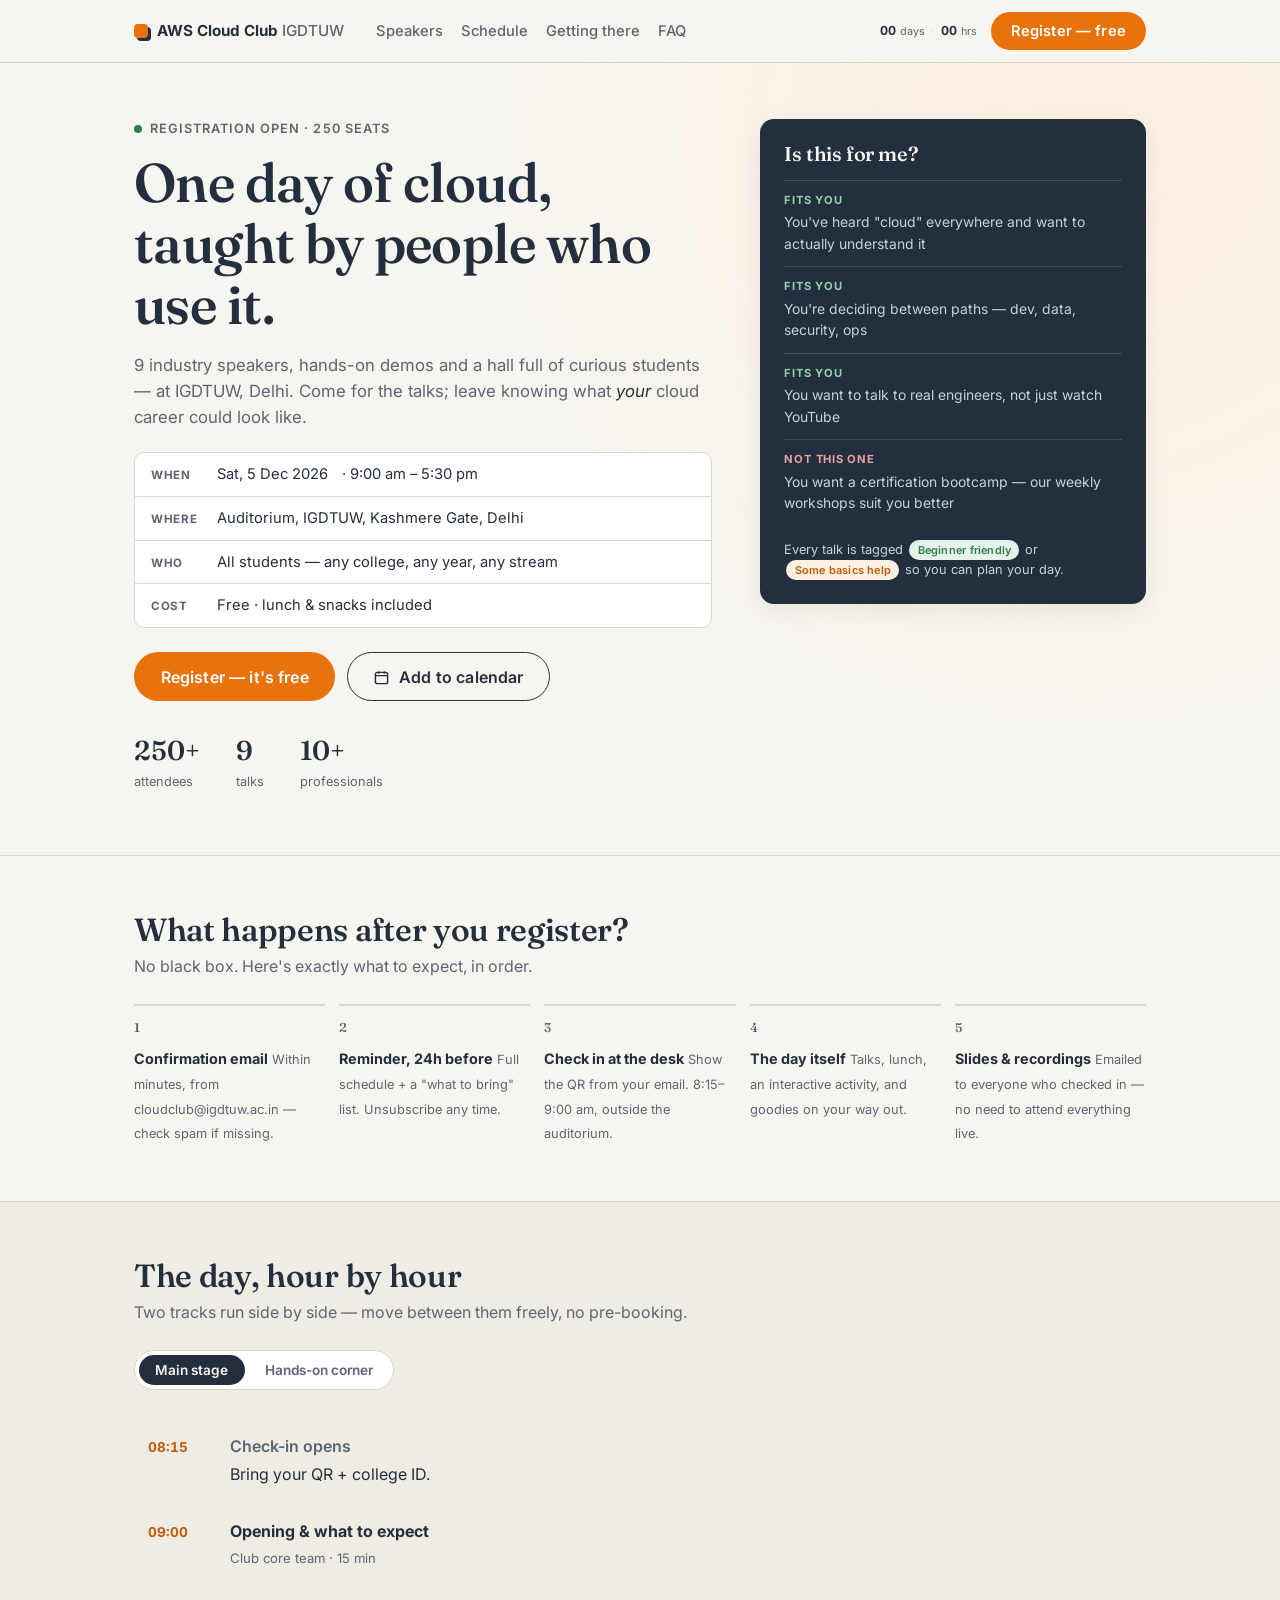
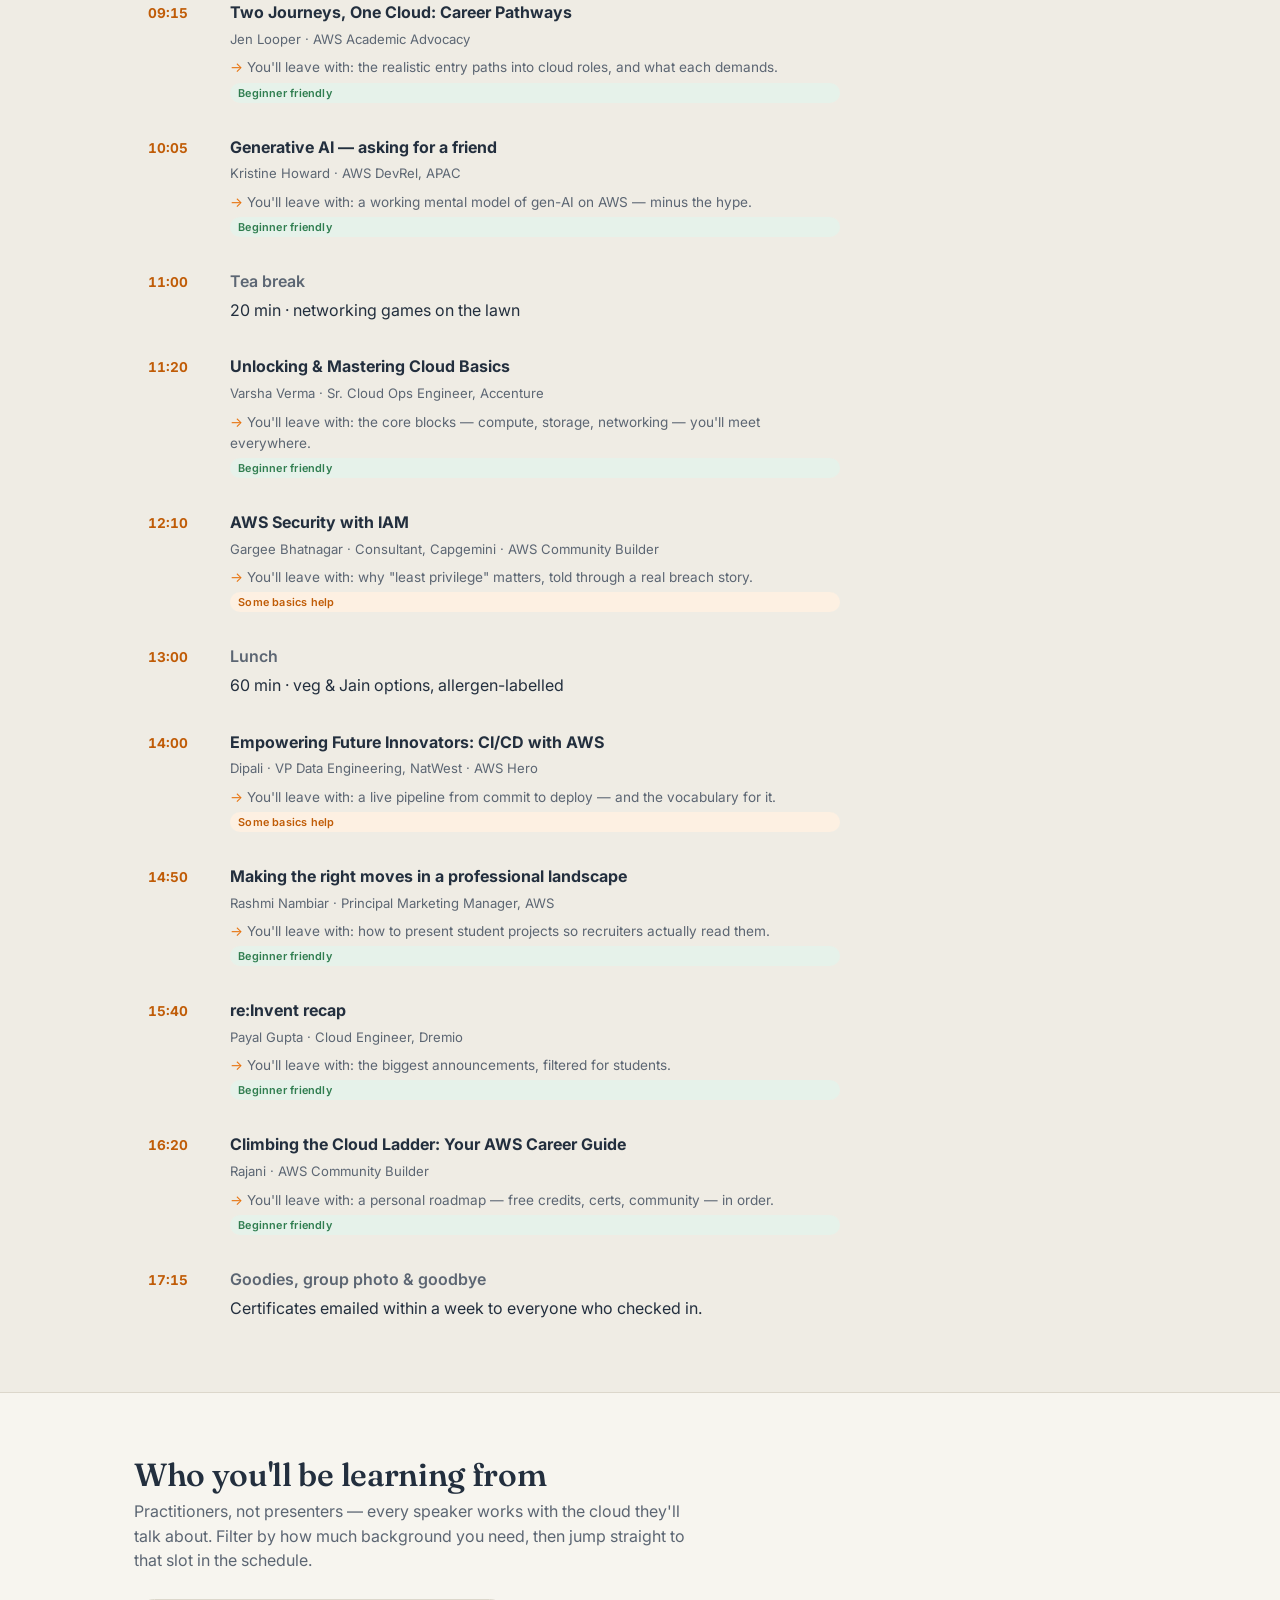
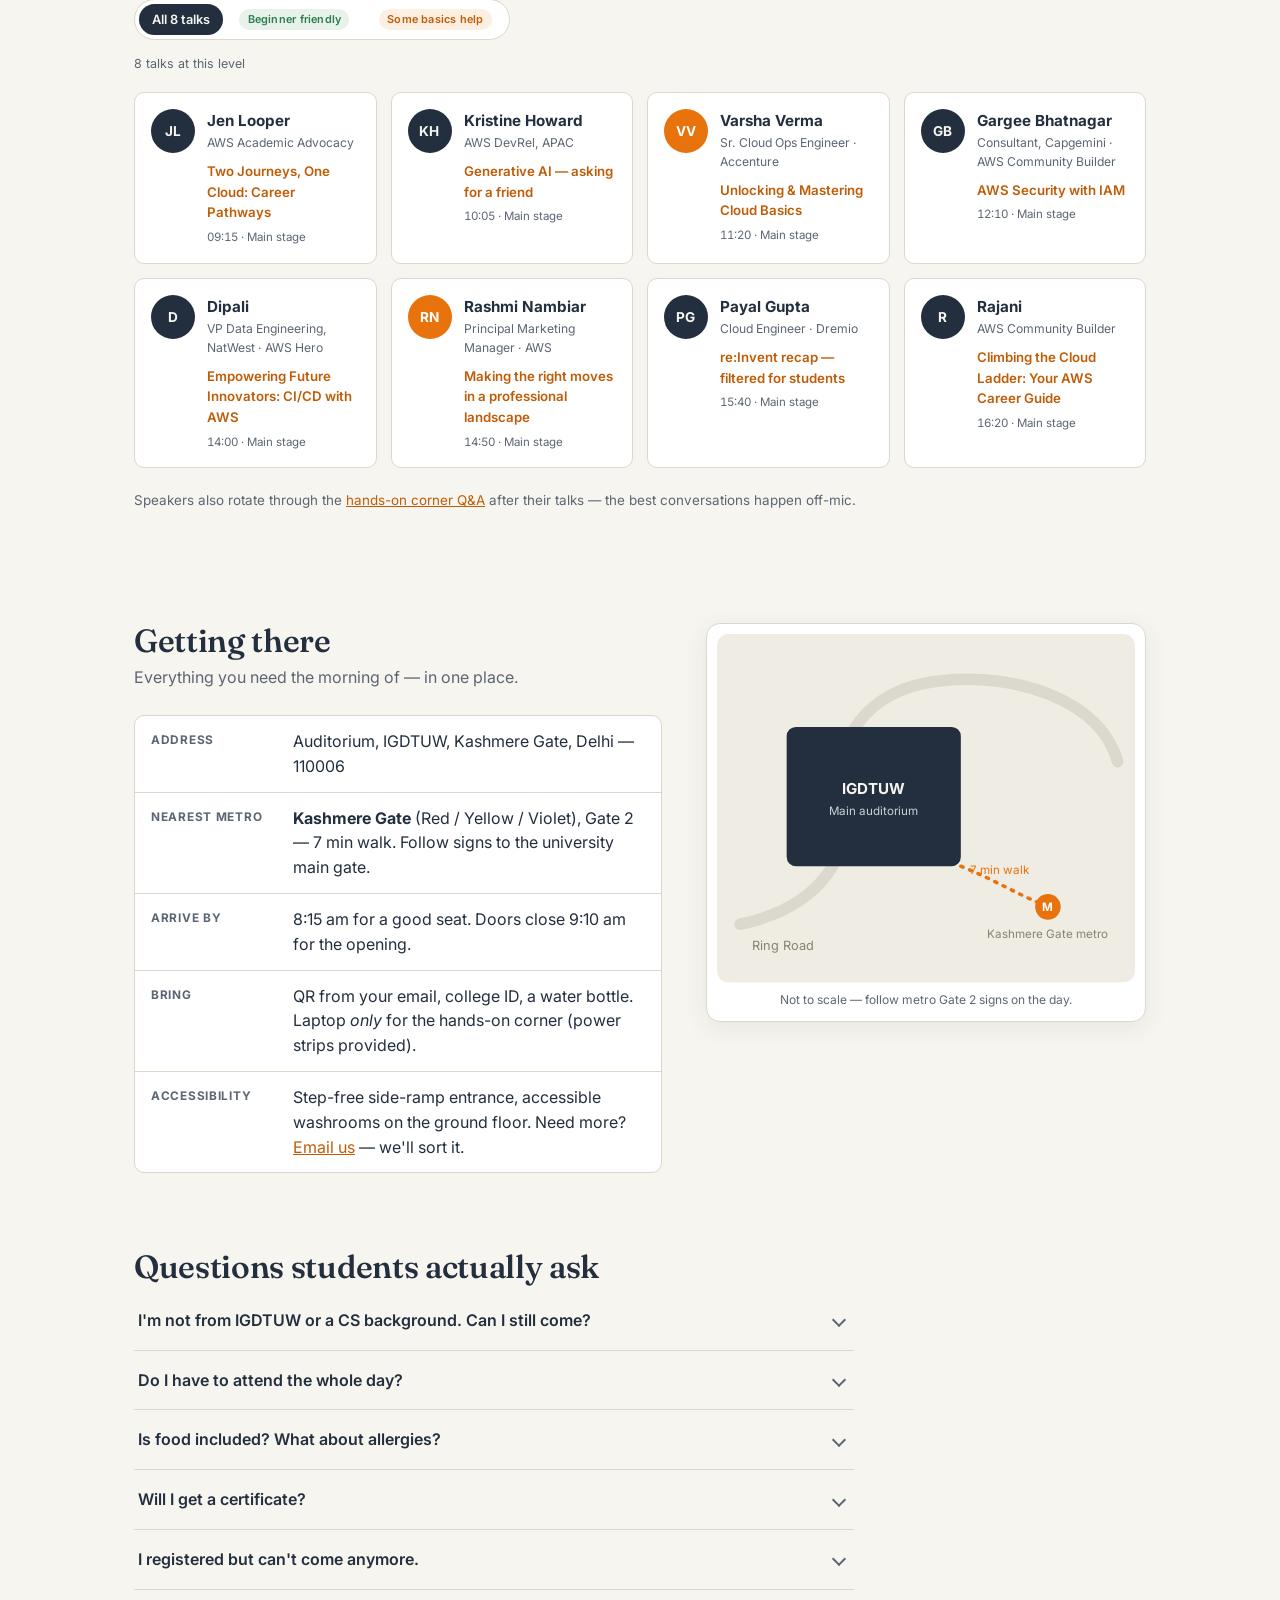
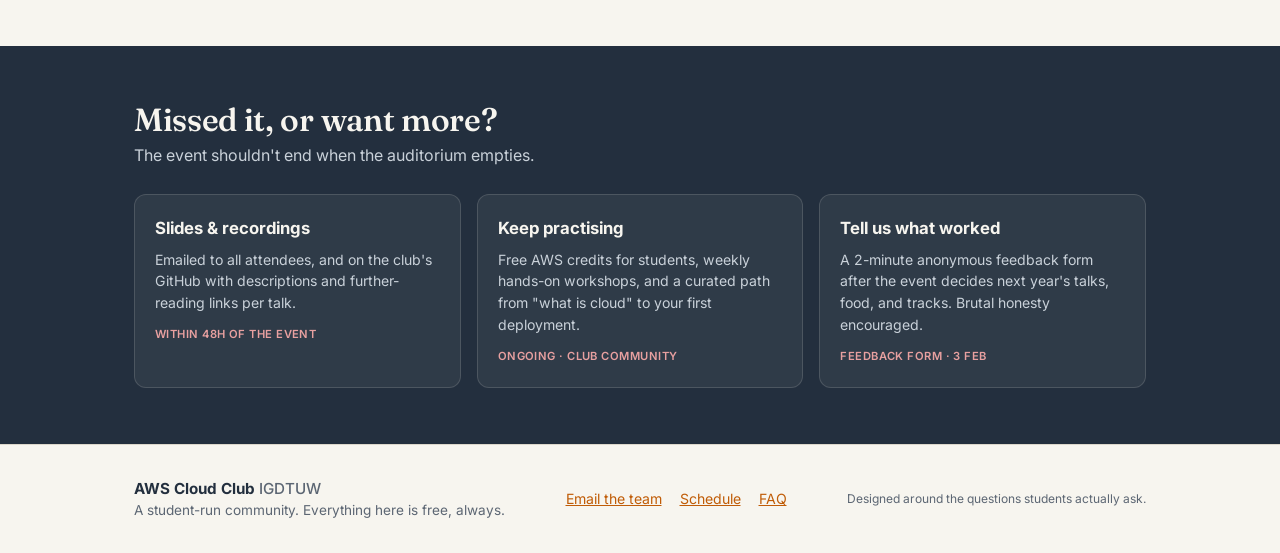
==== commit b6c04b27: "Update event date to 5 Dec 2026" ====
--- a/index.html
+++ b/index.html
@@ -4,7 +4,7 @@
 <meta charset="UTF-8">
 <meta name="viewport" content="width=device-width, initial-scale=1.0">
 
-<title>AWS Community Day — IGDTUW · 3 Feb 2024</title>
+<title>AWS Community Day — IGDTUW · Sat, 5 Dec 2026</title>
 
 <meta name="description" content="A full day of cloud talks, hands-on learning and community — designed for students. Free, beginner-friendly, at IGDTUW Delhi.">
 
@@ -105,7 +105,7 @@
 
         <li>
           <span class="fact-k">When</span>
-          <time datetime="2024-02-03">Sat, 3 Feb 2024</time>
+          <time datetime="2026-12-05">Sat, 5 Dec 2026</time>
           · 9:00 am – 5:30 pm
         </li>
 
@@ -1094,7 +1094,7 @@
       </h2>
 
       <p class="modal-sub">
-        Free · 3 Feb 2024 · IGDTUW, Delhi.
+        Free · Sat, 5 Dec 2026 · IGDTUW, Delhi.
         Takes about 40 seconds.
       </p>
 
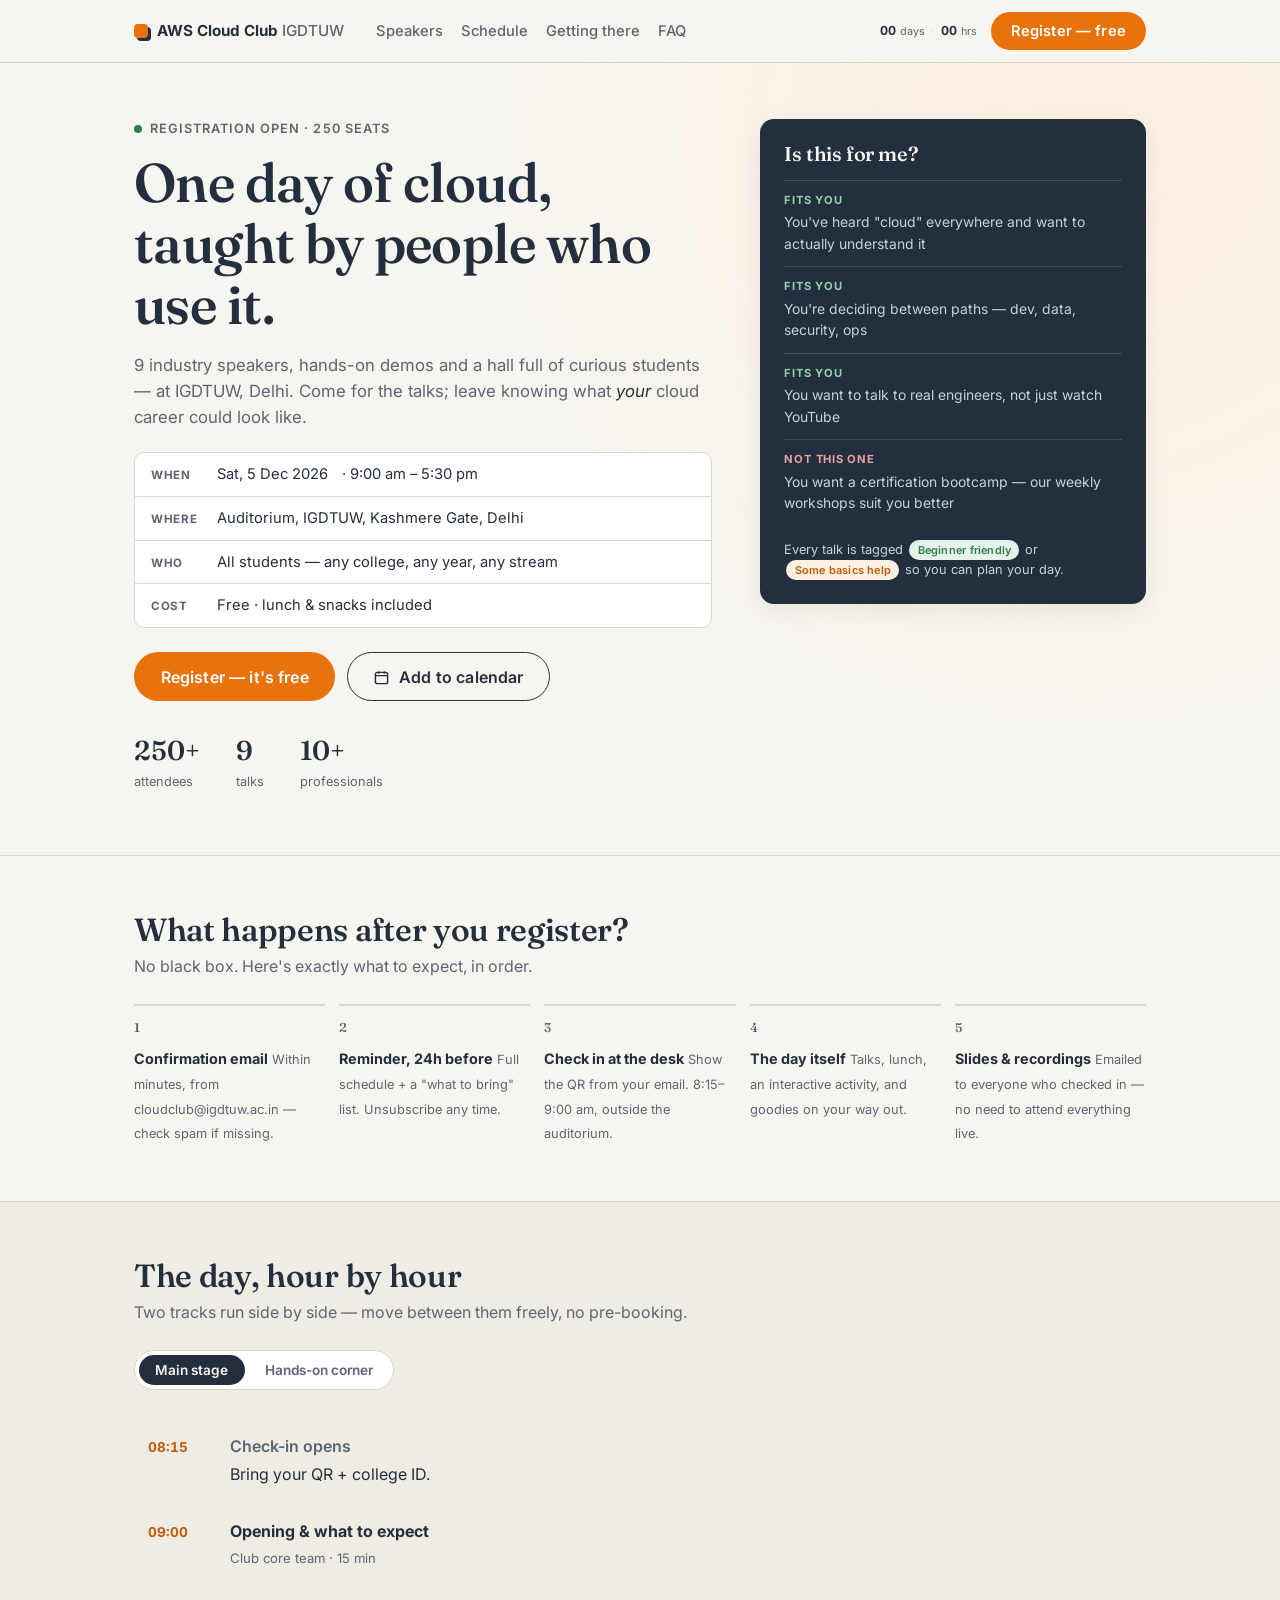
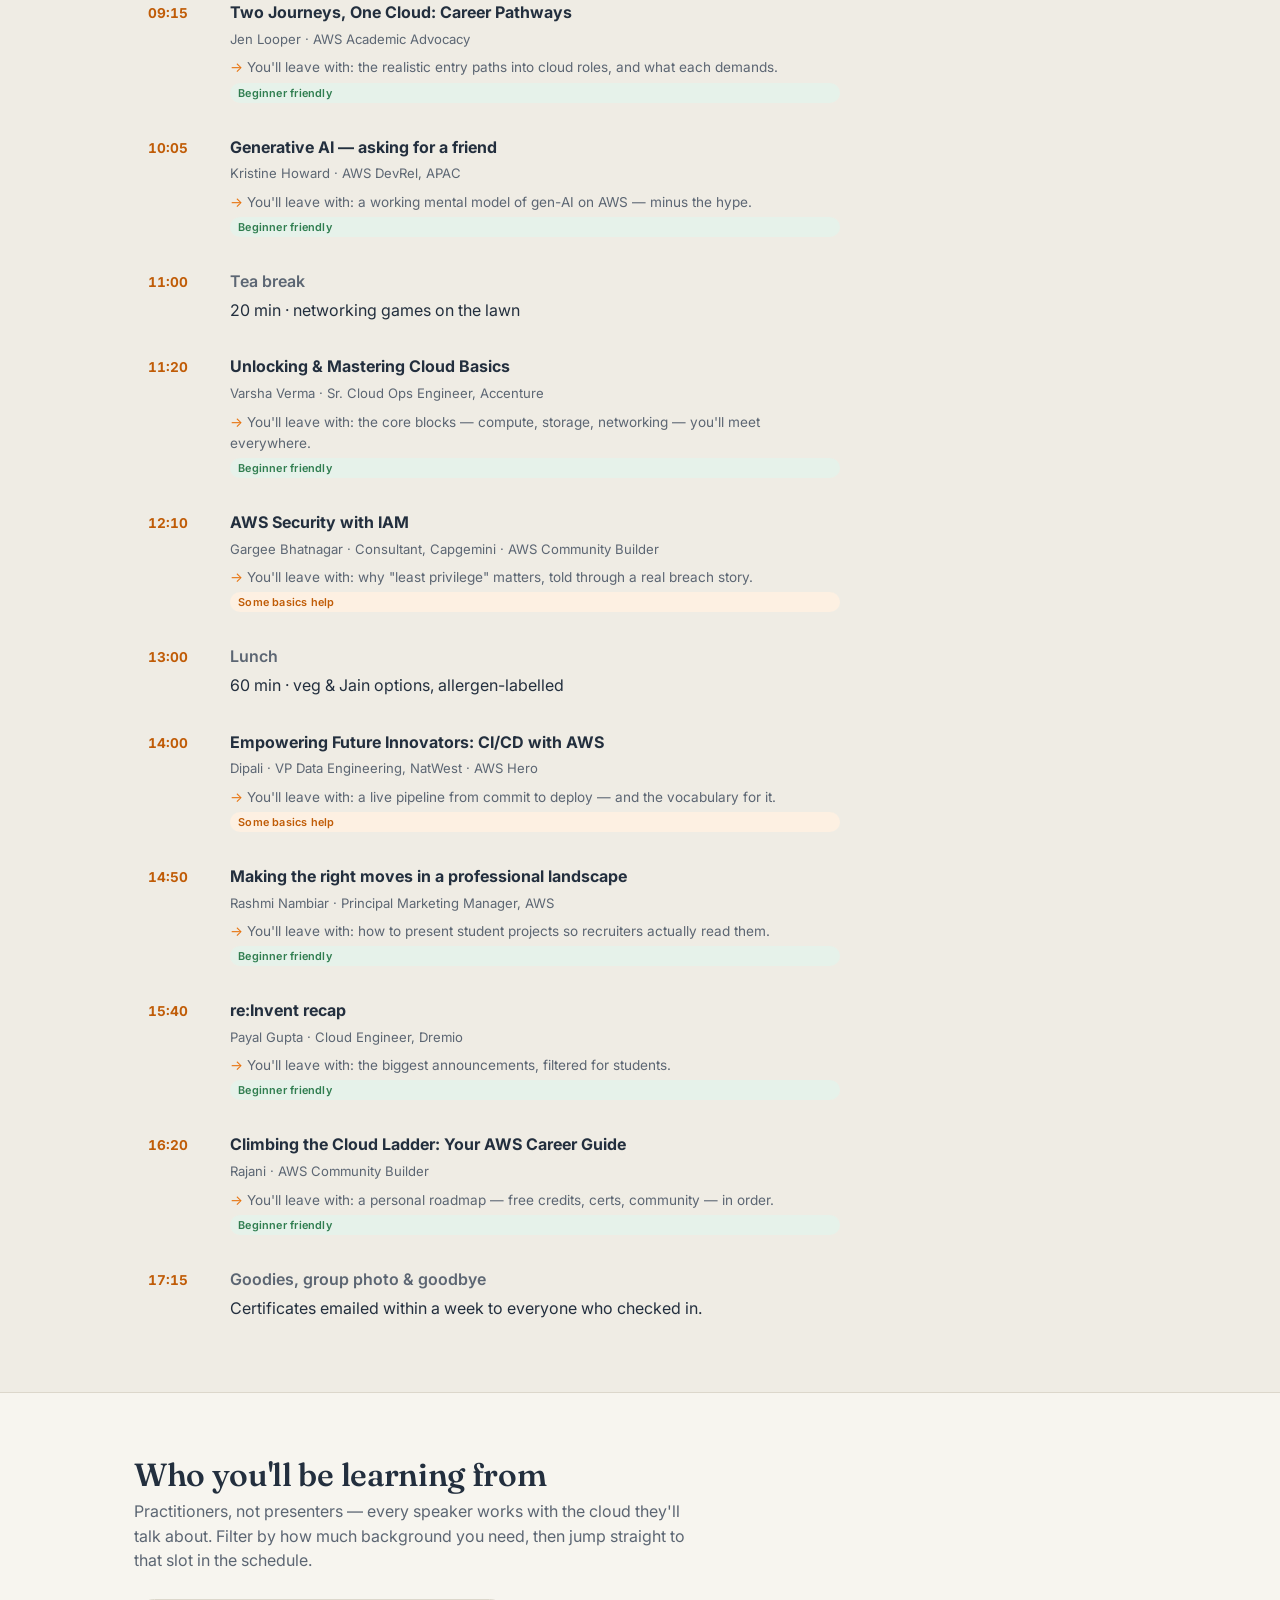
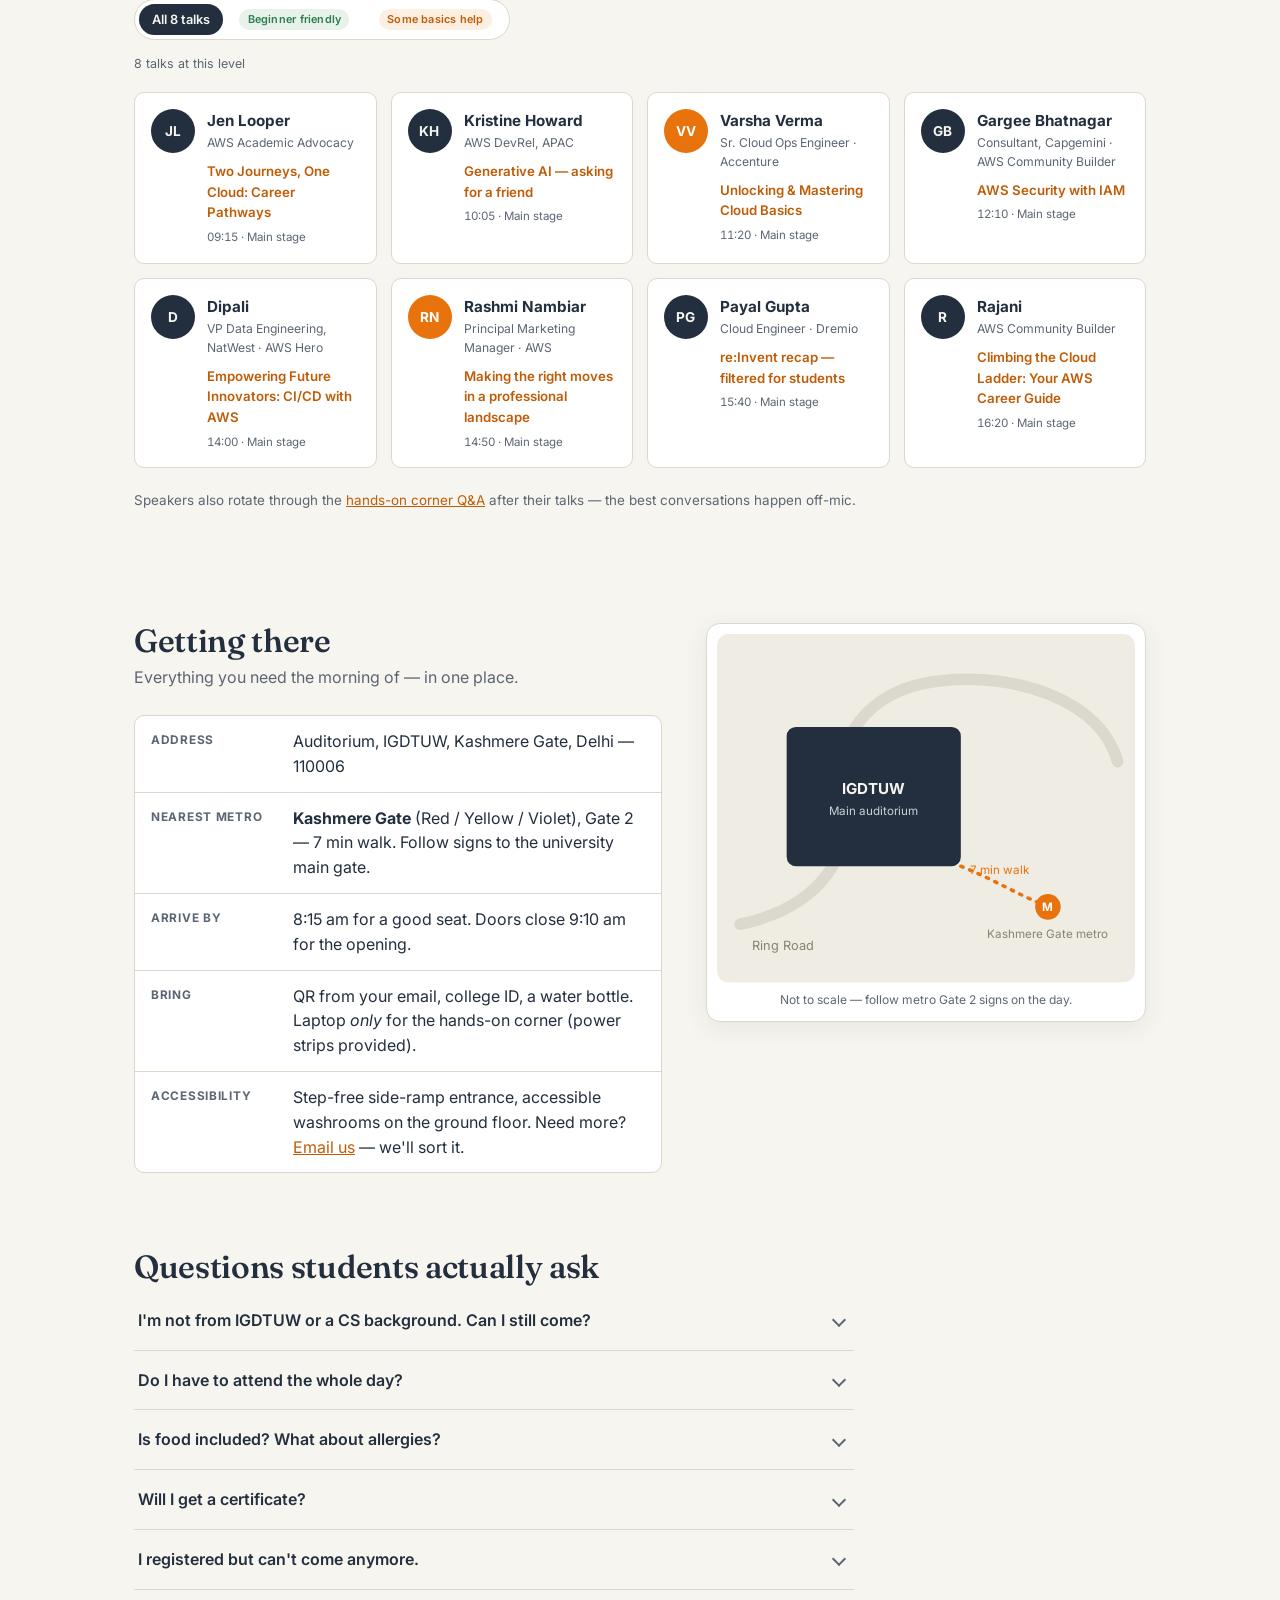
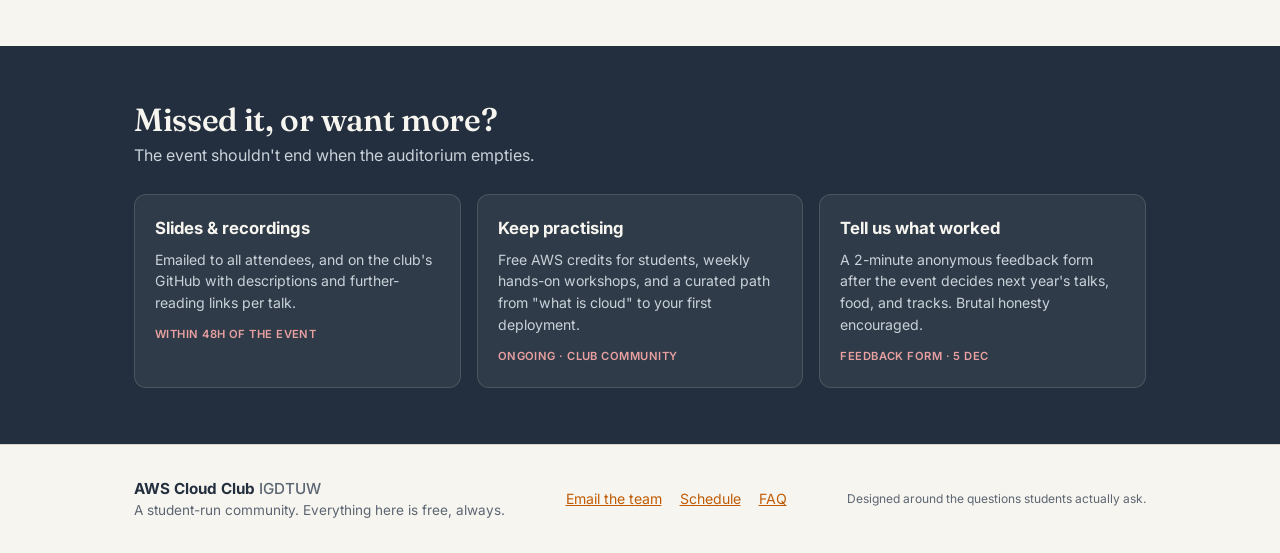
==== commit bef4ab60: "Update event date to Sat, 5 Dec 2026 (hero, countdown, .ics, feedback form, reminder copy)" ====
--- a/index.html
+++ b/index.html
@@ -1004,7 +1004,7 @@
         </p>
 
         <span class="after-when">
-          Feedback form · 3 Feb
+          Feedback form · 5 Dec
         </span>
 
       </article>
@@ -1287,7 +1287,7 @@
           </li>
 
           <li>
-            Watch for the reminder email on 2 Feb
+            Watch for the reminder email on 4 Dec
           </li>
 
           <li>
